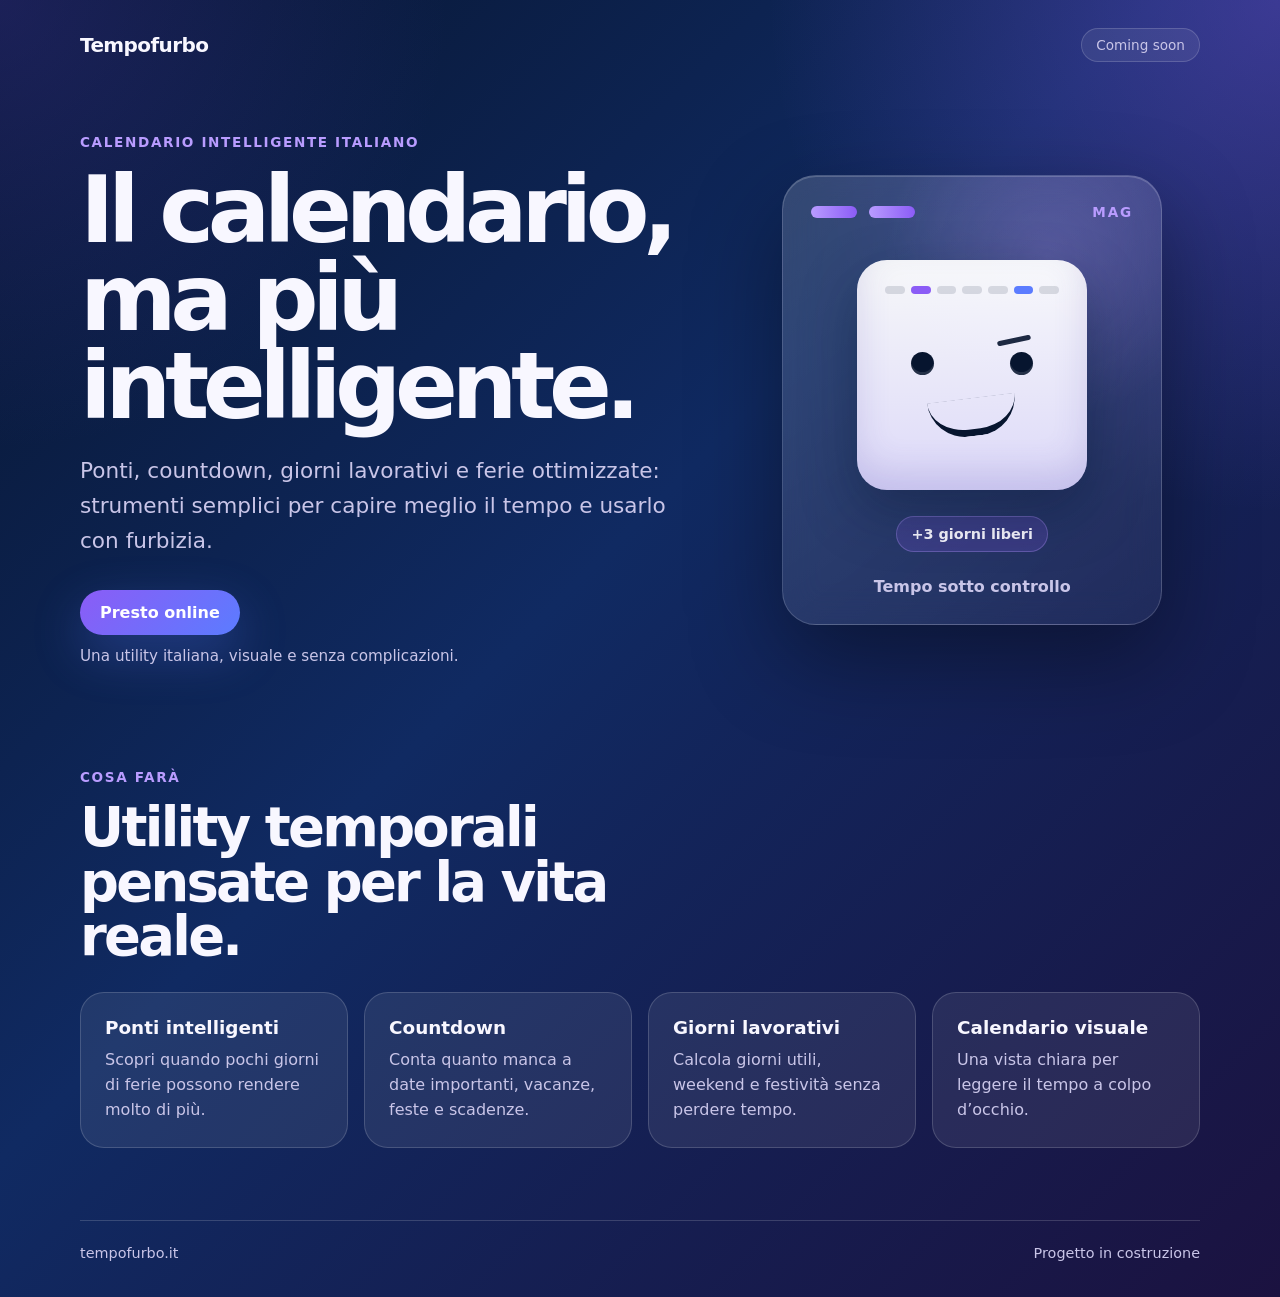
==== index.html @ 7e57f3fc "Add files via upload Prima landing page Tempofurbo" ====
<!DOCTYPE html>
<html lang="it">
<head>
  <meta charset="UTF-8" />
  <meta name="viewport" content="width=device-width, initial-scale=1.0" />

  <title>Tempofurbo - Il calendario, ma più intelligente</title>
  <meta name="description" content="Tempofurbo è il futuro calendario intelligente italiano per ponti, countdown, giorni lavorativi, ferie ottimizzate e utility temporali." />

  <link rel="icon" href="favicon.svg" type="image/svg+xml" />
  <link rel="stylesheet" href="style.css" />
</head>

<body>
  <main class="page">

    <section class="hero">
      <header class="header">
        <a href="#" class="logo">Tempofurbo</a>
        <span class="status">Coming soon</span>
      </header>

      <div class="hero-grid">
        <div class="hero-content">
          <p class="eyebrow">Calendario intelligente italiano</p>

          <h1>Il calendario, ma più intelligente.</h1>

          <p class="subtitle">
            Ponti, countdown, giorni lavorativi e ferie ottimizzate:
            strumenti semplici per capire meglio il tempo e usarlo con furbizia.
          </p>

          <div class="hero-actions">
            <span class="cta">Presto online</span>
            <p class="microcopy">Una utility italiana, visuale e senza complicazioni.</p>
          </div>
        </div>

        <div class="hero-visual" aria-label="Placeholder immagine calendario Tempofurbo">
          <div class="calendar-card">
            <div class="calendar-header">
              <span></span>
              <span></span>
              <strong>MAG</strong>
            </div>

            <div class="calendar-face">
              <div class="date-grid">
                <span></span>
                <span class="smart-day"></span>
                <span></span>
                <span></span>
                <span></span>
                <span class="bridge-day"></span>
                <span></span>
              </div>

              <div class="eyes">
                <span></span>
                <span></span>
              </div>

              <div class="eyebrow-line"></div>
              <div class="smirk"></div>
            </div>

            <div class="calendar-badge">+3 giorni liberi</div>

            <p>Tempo sotto controllo</p>
          </div>
        </div>
      </div>
    </section>

    <section class="features" aria-labelledby="features-title">
      <div class="section-heading">
        <p class="eyebrow">Cosa farà</p>
        <h2 id="features-title">Utility temporali pensate per la vita reale.</h2>
      </div>

      <div class="feature-grid">
        <article class="feature-card">
          <h3>Ponti intelligenti</h3>
          <p>Scopri quando pochi giorni di ferie possono rendere molto di più.</p>
        </article>

        <article class="feature-card">
          <h3>Countdown</h3>
          <p>Conta quanto manca a date importanti, vacanze, feste e scadenze.</p>
        </article>

        <article class="feature-card">
          <h3>Giorni lavorativi</h3>
          <p>Calcola giorni utili, weekend e festività senza perdere tempo.</p>
        </article>

        <article class="feature-card">
          <h3>Calendario visuale</h3>
          <p>Una vista chiara per leggere il tempo a colpo d’occhio.</p>
        </article>
      </div>
    </section>

    <footer class="footer">
      <p>tempofurbo.it</p>
      <p>Progetto in costruzione</p>
    </footer>

  </main>
</body>
</html>
---- style.css ----
* {
  box-sizing: border-box;
  margin: 0;
  padding: 0;
}

:root {
  --blue-deep: #07152f;
  --blue: #102a62;
  --indigo: #4236a4;
  --violet: #8b5cf6;
  --violet-soft: #b99cff;
  --text-main: #f8f7ff;
  --text-muted: #c9c5e8;
  --card-bg: rgba(255, 255, 255, 0.08);
  --card-border: rgba(255, 255, 255, 0.16);
}

body {
  font-family: system-ui, -apple-system, BlinkMacSystemFont, "Segoe UI", sans-serif;
  background:
    radial-gradient(circle at top right, rgba(139, 92, 246, 0.35), transparent 32rem),
    radial-gradient(circle at top left, rgba(66, 54, 164, 0.35), transparent 28rem),
    linear-gradient(135deg, var(--blue-deep), var(--blue) 45%, #1b1240);
  color: var(--text-main);
  min-height: 100vh;
}

.page {
  width: min(1120px, calc(100% - 32px));
  margin: 0 auto;
}

.hero {
  min-height: 78vh;
  padding: 28px 0 64px;
}

.header {
  display: flex;
  align-items: center;
  justify-content: space-between;
  margin-bottom: 72px;
}

.logo {
  color: var(--text-main);
  text-decoration: none;
  font-weight: 800;
  font-size: 1.25rem;
  letter-spacing: -0.03em;
}

.status {
  border: 1px solid var(--card-border);
  background: rgba(255, 255, 255, 0.07);
  color: var(--text-muted);
  padding: 8px 14px;
  border-radius: 999px;
  font-size: 0.85rem;
}

.hero-grid {
  display: grid;
  gap: 48px;
  align-items: center;
}

.eyebrow {
  color: var(--violet-soft);
  font-weight: 700;
  font-size: 0.85rem;
  text-transform: uppercase;
  letter-spacing: 0.12em;
  margin-bottom: 16px;
}

h1 {
  font-size: clamp(2.7rem, 9vw, 5.8rem);
  line-height: 0.95;
  letter-spacing: -0.07em;
  max-width: 780px;
  margin-bottom: 24px;
}

.subtitle {
  color: var(--text-muted);
  font-size: clamp(1.05rem, 2vw, 1.35rem);
  line-height: 1.6;
  max-width: 620px;
}

.hero-actions {
  margin-top: 32px;
  display: flex;
  flex-direction: column;
  gap: 12px;
}

.cta {
  width: fit-content;
  padding: 13px 20px;
  border-radius: 999px;
  background: linear-gradient(135deg, var(--violet), #5b7cff);
  color: white;
  font-weight: 700;
  box-shadow: 0 18px 50px rgba(91, 124, 255, 0.3);
}

.microcopy {
  color: var(--text-muted);
  font-size: 0.95rem;
}

.hero-visual {
  display: flex;
  justify-content: center;
}

/* Card calendario */
.calendar-card {
  width: min(100%, 380px);
  min-height: 450px;
  border: 1px solid var(--card-border);
  border-radius: 34px;
  padding: 28px;
  background:
    radial-gradient(circle at 70% 18%, rgba(185, 156, 255, 0.22), transparent 36%),
    linear-gradient(145deg, rgba(255,255,255,0.16), rgba(255,255,255,0.05));
  backdrop-filter: blur(18px);
  box-shadow:
    0 34px 90px rgba(0, 0, 0, 0.38),
    inset 0 1px 0 rgba(255,255,255,0.18);
  display: flex;
  flex-direction: column;
  justify-content: space-between;
  position: relative;
}

.calendar-header {
  display: flex;
  align-items: center;
  gap: 12px;
}

.calendar-header span {
  width: 46px;
  height: 12px;
  border-radius: 999px;
  background: linear-gradient(90deg, var(--violet-soft), var(--violet));
}

.calendar-header strong {
  margin-left: auto;
  color: var(--violet-soft);
  font-size: 0.85rem;
  letter-spacing: 0.14em;
}

.calendar-face {
  margin: 34px auto 20px;
  width: 230px;
  height: 230px;
  border-radius: 30px;
  background:
    linear-gradient(180deg, rgba(255,255,255,0.96), rgba(229,224,255,0.96));
  position: relative;
  box-shadow:
    0 22px 55px rgba(7, 21, 47, 0.35),
    inset 0 -18px 34px rgba(66, 54, 164, 0.16);
  overflow: hidden;
}

.date-grid {
  position: absolute;
  top: 26px;
  left: 28px;
  right: 28px;
  display: grid;
  grid-template-columns: repeat(7, 1fr);
  gap: 6px;
}

.date-grid span {
  height: 8px;
  border-radius: 99px;
  background: rgba(7, 21, 47, 0.13);
}

.date-grid .smart-day {
  background: var(--violet);
}

.date-grid .bridge-day {
  background: #5b7cff;
}

.eyes {
  position: absolute;
  top: 92px;
  left: 54px;
  right: 54px;
  display: flex;
  justify-content: space-between;
}

.eyes span {
  width: 23px;
  height: 23px;
  border-radius: 50%;
  background: var(--blue-deep);
  box-shadow: inset 0 -3px 0 rgba(255,255,255,0.12);
}

.eyebrow-line {
  position: absolute;
  top: 78px;
  right: 56px;
  width: 34px;
  height: 5px;
  border-radius: 99px;
  background: var(--blue-deep);
  transform: rotate(-12deg);
  opacity: 0.9;
}

.smirk {
  position: absolute;
  left: 72px;
  bottom: 54px;
  width: 88px;
  height: 38px;
  border-bottom: 7px solid var(--blue-deep);
  border-radius: 0 0 100px 100px;
  transform: rotate(-7deg);
}

.calendar-badge {
  margin: 0 auto 18px;
  width: fit-content;
  padding: 9px 14px;
  border-radius: 999px;
  background: rgba(139, 92, 246, 0.2);
  border: 1px solid rgba(185, 156, 255, 0.32);
  color: var(--text-main);
  font-weight: 700;
  font-size: 0.9rem;
}

.calendar-card p {
  color: var(--text-muted);
  text-align: center;
  font-weight: 650;
}

/* Sezione funzioni */
.features {
  padding: 40px 0 72px;
}

.section-heading {
  max-width: 650px;
  margin-bottom: 28px;
}

h2 {
  font-size: clamp(2rem, 5vw, 3.4rem);
  line-height: 1;
  letter-spacing: -0.05em;
}

.feature-grid {
  display: grid;
  gap: 16px;
}

.feature-card {
  border: 1px solid var(--card-border);
  background: var(--card-bg);
  border-radius: 24px;
  padding: 24px;
}

.feature-card h3 {
  font-size: 1.15rem;
  margin-bottom: 10px;
}

.feature-card p {
  color: var(--text-muted);
  line-height: 1.55;
}

/* Footer */
.footer {
  border-top: 1px solid var(--card-border);
  padding: 24px 0 36px;
  color: var(--text-muted);
  display: flex;
  flex-direction: column;
  gap: 8px;
  font-size: 0.9rem;
}

/* Versione desktop */
@media (min-width: 820px) {
  .hero-grid {
    grid-template-columns: 1.15fr 0.85fr;
  }

  .feature-grid {
    grid-template-columns: repeat(4, 1fr);
  }

  .footer {
    flex-direction: row;
    justify-content: space-between;
  }
}
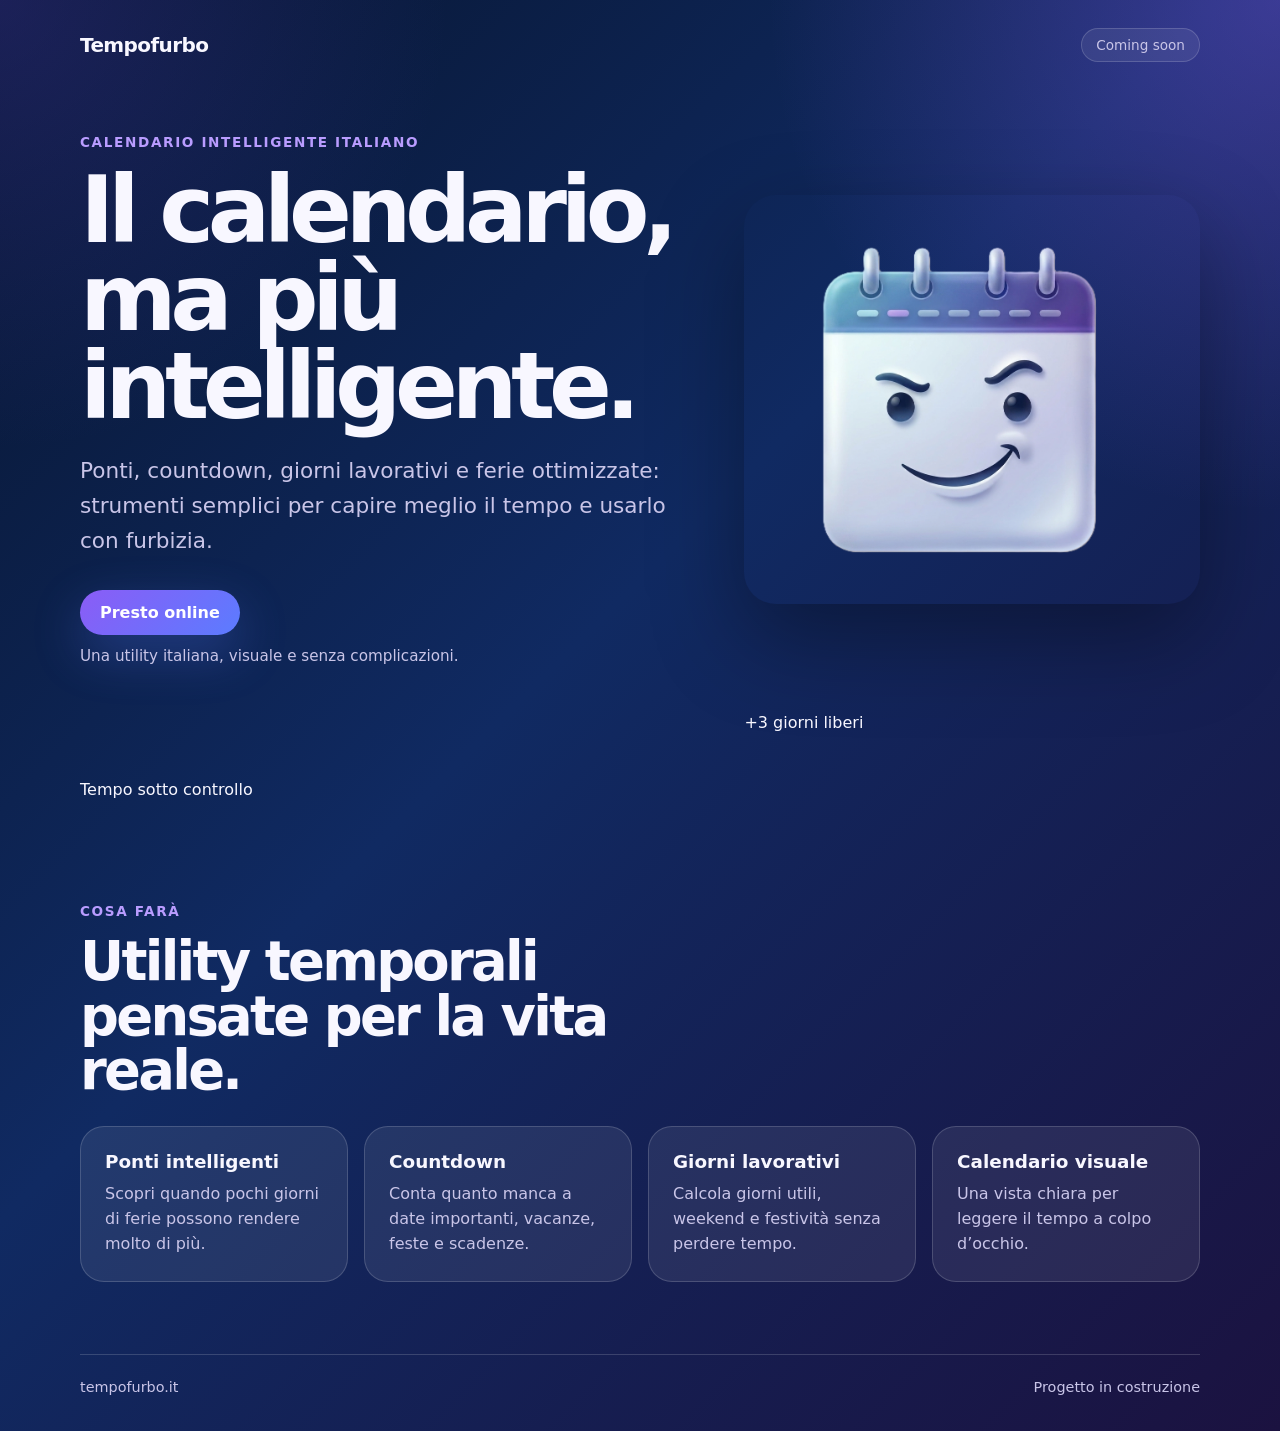
==== commit 56d5f668: "Add files via upload" ====
--- a/index.html
+++ b/index.html
@@ -37,13 +37,13 @@
           </div>
         </div>
 
-        <div class="hero-visual" aria-label="Placeholder immagine calendario Tempofurbo">
-          <div class="calendar-card">
-            <div class="calendar-header">
-              <span></span>
-              <span></span>
-              <strong>MAG</strong>
-            </div>
+        <div class="hero-visual">
+  <img 
+    src="hero-tempofurbo.png" 
+    alt="Calendario intelligente stilizzato di Tempofurbo" 
+    class="hero-image"
+  />
+</div>
 
             <div class="calendar-face">
               <div class="date-grid">
--- a/style.css
+++ b/style.css
@@ -117,140 +117,12 @@
   justify-content: center;
 }
 
-/* Card calendario */
-.calendar-card {
-  width: min(100%, 380px);
-  min-height: 450px;
-  border: 1px solid var(--card-border);
-  border-radius: 34px;
-  padding: 28px;
-  background:
-    radial-gradient(circle at 70% 18%, rgba(185, 156, 255, 0.22), transparent 36%),
-    linear-gradient(145deg, rgba(255,255,255,0.16), rgba(255,255,255,0.05));
-  backdrop-filter: blur(18px);
-  box-shadow:
-    0 34px 90px rgba(0, 0, 0, 0.38),
-    inset 0 1px 0 rgba(255,255,255,0.18);
-  display: flex;
-  flex-direction: column;
-  justify-content: space-between;
-  position: relative;
-}
-
-.calendar-header {
-  display: flex;
-  align-items: center;
-  gap: 12px;
-}
-
-.calendar-header span {
-  width: 46px;
-  height: 12px;
-  border-radius: 999px;
-  background: linear-gradient(90deg, var(--violet-soft), var(--violet));
-}
-
-.calendar-header strong {
-  margin-left: auto;
-  color: var(--violet-soft);
-  font-size: 0.85rem;
-  letter-spacing: 0.14em;
-}
-
-.calendar-face {
-  margin: 34px auto 20px;
-  width: 230px;
-  height: 230px;
-  border-radius: 30px;
-  background:
-    linear-gradient(180deg, rgba(255,255,255,0.96), rgba(229,224,255,0.96));
-  position: relative;
-  box-shadow:
-    0 22px 55px rgba(7, 21, 47, 0.35),
-    inset 0 -18px 34px rgba(66, 54, 164, 0.16);
-  overflow: hidden;
-}
-
-.date-grid {
-  position: absolute;
-  top: 26px;
-  left: 28px;
-  right: 28px;
-  display: grid;
-  grid-template-columns: repeat(7, 1fr);
-  gap: 6px;
-}
-
-.date-grid span {
-  height: 8px;
-  border-radius: 99px;
-  background: rgba(7, 21, 47, 0.13);
-}
-
-.date-grid .smart-day {
-  background: var(--violet);
-}
-
-.date-grid .bridge-day {
-  background: #5b7cff;
-}
-
-.eyes {
-  position: absolute;
-  top: 92px;
-  left: 54px;
-  right: 54px;
-  display: flex;
-  justify-content: space-between;
-}
-
-.eyes span {
-  width: 23px;
-  height: 23px;
-  border-radius: 50%;
-  background: var(--blue-deep);
-  box-shadow: inset 0 -3px 0 rgba(255,255,255,0.12);
-}
-
-.eyebrow-line {
-  position: absolute;
-  top: 78px;
-  right: 56px;
-  width: 34px;
-  height: 5px;
-  border-radius: 99px;
-  background: var(--blue-deep);
-  transform: rotate(-12deg);
-  opacity: 0.9;
-}
-
-.smirk {
-  position: absolute;
-  left: 72px;
-  bottom: 54px;
-  width: 88px;
-  height: 38px;
-  border-bottom: 7px solid var(--blue-deep);
-  border-radius: 0 0 100px 100px;
-  transform: rotate(-7deg);
-}
-
-.calendar-badge {
-  margin: 0 auto 18px;
-  width: fit-content;
-  padding: 9px 14px;
-  border-radius: 999px;
-  background: rgba(139, 92, 246, 0.2);
-  border: 1px solid rgba(185, 156, 255, 0.32);
-  color: var(--text-main);
-  font-weight: 700;
-  font-size: 0.9rem;
-}
-
-.calendar-card p {
-  color: var(--text-muted);
-  text-align: center;
-  font-weight: 650;
+.hero-image {
+  width: min(100%, 520px);
+  height: auto;
+  display: block;
+  border-radius: 32px;
+  box-shadow: 0 34px 90px rgba(0, 0, 0, 0.35);
 }
 
 /* Sezione funzioni */
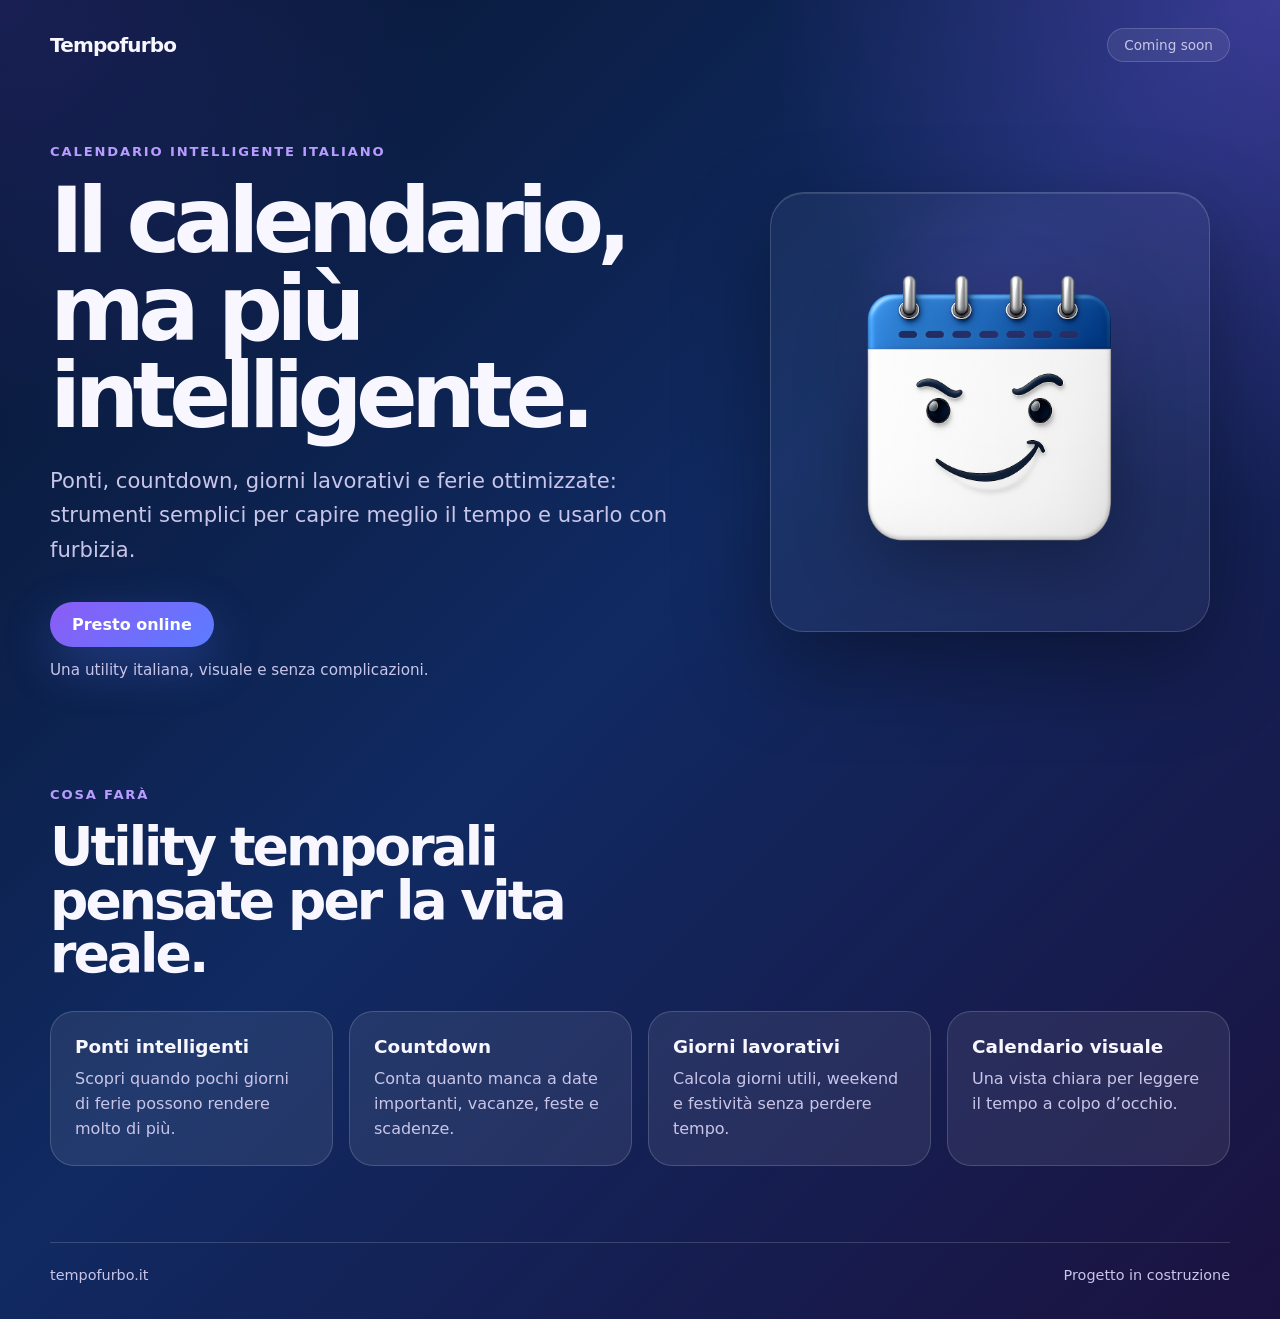
==== commit 1e64801a: "Add files via upload" ====
--- a/index.html
+++ b/index.html
@@ -38,36 +38,12 @@
         </div>
 
         <div class="hero-visual">
-  <img 
-    src="hero-tempofurbo.png" 
-    alt="Calendario intelligente stilizzato di Tempofurbo" 
-    class="hero-image"
-  />
-</div>
-
-            <div class="calendar-face">
-              <div class="date-grid">
-                <span></span>
-                <span class="smart-day"></span>
-                <span></span>
-                <span></span>
-                <span></span>
-                <span class="bridge-day"></span>
-                <span></span>
-              </div>
-
-              <div class="eyes">
-                <span></span>
-                <span></span>
-              </div>
-
-              <div class="eyebrow-line"></div>
-              <div class="smirk"></div>
-            </div>
-
-            <div class="calendar-badge">+3 giorni liberi</div>
-
-            <p>Tempo sotto controllo</p>
+          <div class="image-card">
+            <img 
+              src="hero-tempofurbo.png" 
+              alt="Calendario intelligente stilizzato di Tempofurbo" 
+              class="hero-image"
+            />
           </div>
         </div>
       </div>
--- a/style.css
+++ b/style.css
@@ -19,91 +19,91 @@
 body {
   font-family: system-ui, -apple-system, BlinkMacSystemFont, "Segoe UI", sans-serif;
   background:
-    radial-gradient(circle at top right, rgba(139, 92, 246, 0.35), transparent 32rem),
-    radial-gradient(circle at top left, rgba(66, 54, 164, 0.35), transparent 28rem),
-    linear-gradient(135deg, var(--blue-deep), var(--blue) 45%, #1b1240);
+    radial-gradient(circle at top right, rgba(139, 92, 246, 0.34), transparent 32rem),
+    radial-gradient(circle at top left, rgba(66, 54, 164, 0.30), transparent 28rem),
+    linear-gradient(135deg, var(--blue-deep), var(--blue) 48%, #1b1240);
   color: var(--text-main);
   min-height: 100vh;
 }
 
 .page {
-  width: min(1120px, calc(100% - 32px));
+  width: min(1180px, calc(100% - 32px));
   margin: 0 auto;
 }
 
 .hero {
-  min-height: 78vh;
-  padding: 28px 0 64px;
+  min-height: 82vh;
+  padding: 28px 0 72px;
 }
 
 .header {
   display: flex;
   align-items: center;
   justify-content: space-between;
-  margin-bottom: 72px;
+  margin-bottom: 82px;
 }
 
 .logo {
   color: var(--text-main);
   text-decoration: none;
-  font-weight: 800;
+  font-weight: 850;
   font-size: 1.25rem;
-  letter-spacing: -0.03em;
+  letter-spacing: -0.04em;
 }
 
 .status {
   border: 1px solid var(--card-border);
   background: rgba(255, 255, 255, 0.07);
   color: var(--text-muted);
-  padding: 8px 14px;
+  padding: 8px 16px;
   border-radius: 999px;
   font-size: 0.85rem;
 }
 
 .hero-grid {
   display: grid;
-  gap: 48px;
+  gap: 52px;
   align-items: center;
 }
 
 .eyebrow {
   color: var(--violet-soft);
-  font-weight: 700;
-  font-size: 0.85rem;
+  font-weight: 800;
+  font-size: 0.82rem;
   text-transform: uppercase;
-  letter-spacing: 0.12em;
-  margin-bottom: 16px;
+  letter-spacing: 0.14em;
+  margin-bottom: 18px;
 }
 
 h1 {
-  font-size: clamp(2.7rem, 9vw, 5.8rem);
-  line-height: 0.95;
-  letter-spacing: -0.07em;
-  max-width: 780px;
+  font-size: clamp(3rem, 8vw, 5.7rem);
+  line-height: 0.96;
+  letter-spacing: -0.075em;
+  max-width: 760px;
   margin-bottom: 24px;
 }
 
 .subtitle {
   color: var(--text-muted);
-  font-size: clamp(1.05rem, 2vw, 1.35rem);
-  line-height: 1.6;
-  max-width: 620px;
+  font-size: clamp(1.05rem, 2vw, 1.32rem);
+  line-height: 1.65;
+  max-width: 660px;
 }
 
 .hero-actions {
-  margin-top: 32px;
+  margin-top: 34px;
   display: flex;
   flex-direction: column;
-  gap: 12px;
+  gap: 14px;
 }
 
 .cta {
   width: fit-content;
-  padding: 13px 20px;
+  padding: 13px 22px;
   border-radius: 999px;
   background: linear-gradient(135deg, var(--violet), #5b7cff);
   color: white;
-  font-weight: 700;
+  font-weight: 750;
   box-shadow: 0 18px 50px rgba(91, 124, 255, 0.3);
 }
 
@@ -117,28 +117,44 @@
   justify-content: center;
 }
 
+.image-card {
+  width: min(100%, 440px);
+  aspect-ratio: 1 / 1;
+  border-radius: 34px;
+  border: 1px solid var(--card-border);
+  background:
+    radial-gradient(circle at 50% 35%, rgba(139, 92, 246, 0.18), transparent 45%),
+    rgba(255, 255, 255, 0.045);
+  box-shadow:
+    0 34px 90px rgba(0, 0, 0, 0.36),
+    inset 0 1px 0 rgba(255, 255, 255, 0.12);
+  display: flex;
+  align-items: center;
+  justify-content: center;
+  padding: 34px;
+}
+
 .hero-image {
-  width: min(100%, 520px);
+  width: 100%;
+  max-width: 360px;
   height: auto;
   display: block;
-  border-radius: 32px;
-  box-shadow: 0 34px 90px rgba(0, 0, 0, 0.35);
-}
-
-/* Sezione funzioni */
+  filter: drop-shadow(0 24px 34px rgba(0, 0, 0, 0.28));
+}
+
 .features {
-  padding: 40px 0 72px;
+  padding: 36px 0 76px;
 }
 
 .section-heading {
-  max-width: 650px;
-  margin-bottom: 28px;
+  max-width: 660px;
+  margin-bottom: 30px;
 }
 
 h2 {
-  font-size: clamp(2rem, 5vw, 3.4rem);
+  font-size: clamp(2rem, 5vw, 3.35rem);
   line-height: 1;
-  letter-spacing: -0.05em;
+  letter-spacing: -0.055em;
 }
 
 .feature-grid {
@@ -163,7 +179,6 @@
   line-height: 1.55;
 }
 
-/* Footer */
 .footer {
   border-top: 1px solid var(--card-border);
   padding: 24px 0 36px;
@@ -174,8 +189,7 @@
   font-size: 0.9rem;
 }
 
-/* Versione desktop */
-@media (min-width: 820px) {
+@media (min-width: 860px) {
   .hero-grid {
     grid-template-columns: 1.15fr 0.85fr;
   }
@@ -188,4 +202,23 @@
     flex-direction: row;
     justify-content: space-between;
   }
+}
+
+@media (max-width: 859px) {
+  .header {
+    margin-bottom: 56px;
+  }
+
+  .hero {
+    padding-bottom: 54px;
+  }
+
+  .image-card {
+    width: min(100%, 360px);
+    padding: 28px;
+  }
+
+  .hero-image {
+    max-width: 290px;
+  }
 }
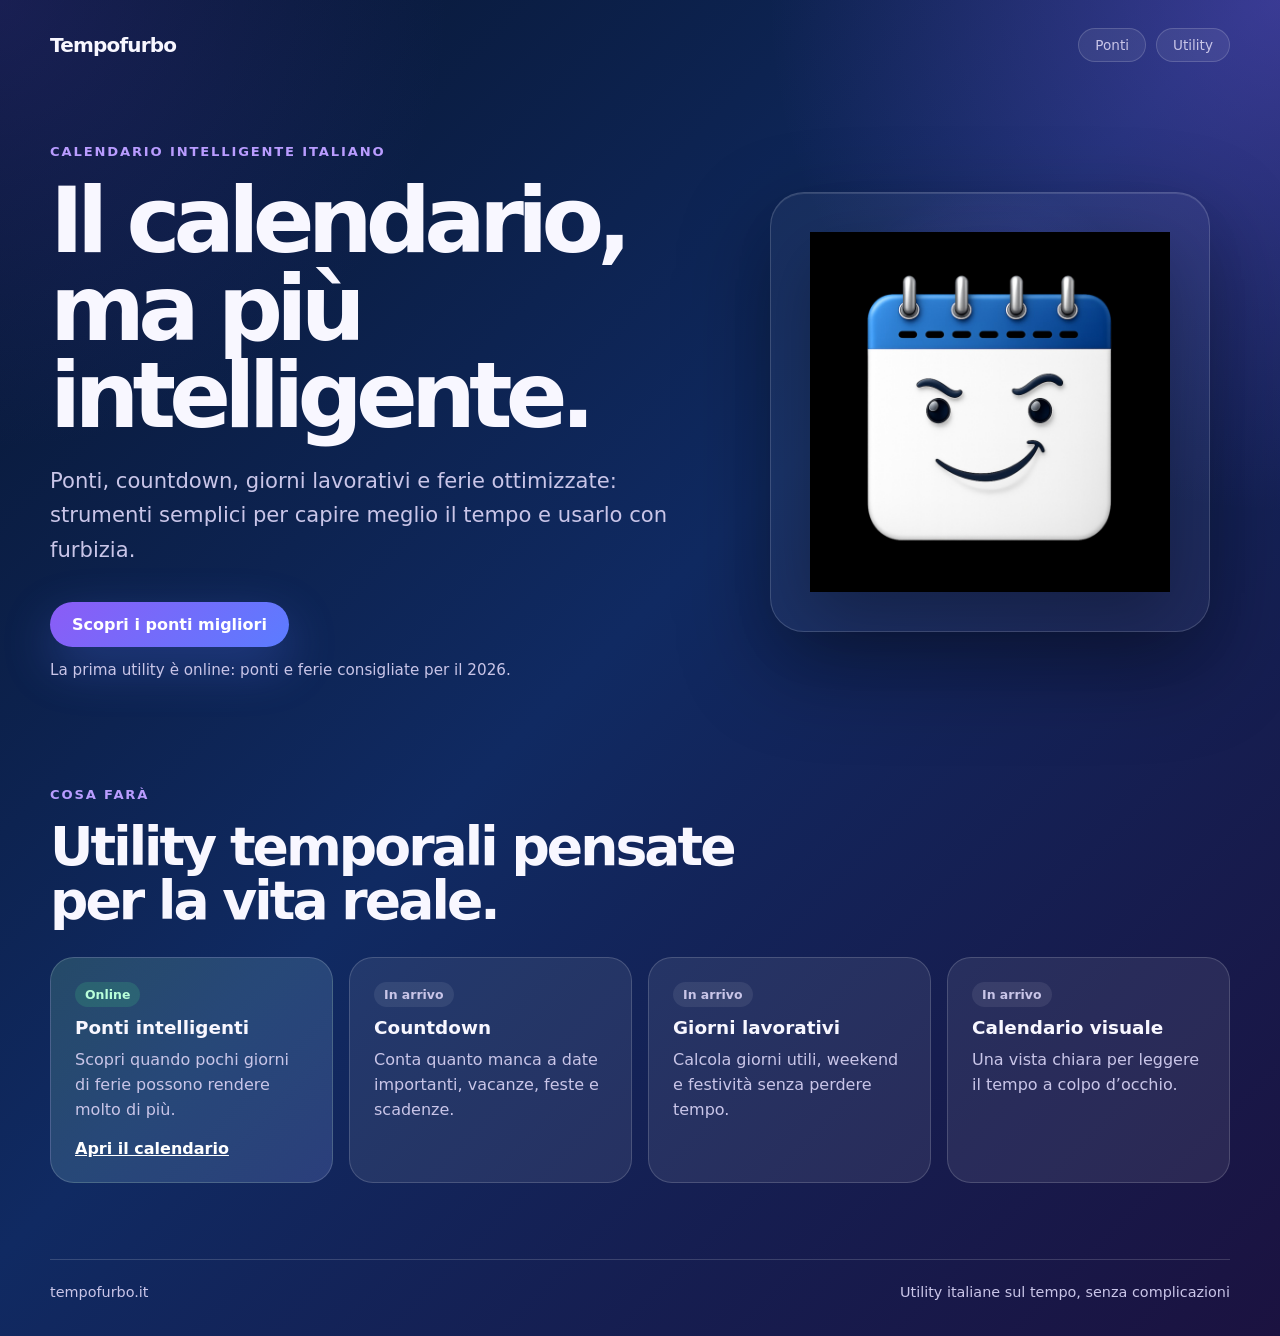
==== commit 40e26e0a: "Add files via upload" ====
--- a/index.html
+++ b/index.html
@@ -1,88 +1,94 @@
-<!DOCTYPE html>
-<html lang="it">
-<head>
-  <meta charset="UTF-8" />
-  <meta name="viewport" content="width=device-width, initial-scale=1.0" />
-
-  <title>Tempofurbo - Il calendario, ma più intelligente</title>
-  <meta name="description" content="Tempofurbo è il futuro calendario intelligente italiano per ponti, countdown, giorni lavorativi, ferie ottimizzate e utility temporali." />
-
-  <link rel="icon" href="favicon.svg" type="image/svg+xml" />
-  <link rel="stylesheet" href="style.css" />
-</head>
-
-<body>
-  <main class="page">
-
-    <section class="hero">
-      <header class="header">
-        <a href="#" class="logo">Tempofurbo</a>
-        <span class="status">Coming soon</span>
-      </header>
-
-      <div class="hero-grid">
-        <div class="hero-content">
-          <p class="eyebrow">Calendario intelligente italiano</p>
-
-          <h1>Il calendario, ma più intelligente.</h1>
-
-          <p class="subtitle">
-            Ponti, countdown, giorni lavorativi e ferie ottimizzate:
-            strumenti semplici per capire meglio il tempo e usarlo con furbizia.
-          </p>
-
-          <div class="hero-actions">
-            <span class="cta">Presto online</span>
-            <p class="microcopy">Una utility italiana, visuale e senza complicazioni.</p>
-          </div>
-        </div>
-
-        <div class="hero-visual">
-          <div class="image-card">
-            <img 
-              src="hero-tempofurbo.png" 
-              alt="Calendario intelligente stilizzato di Tempofurbo" 
-              class="hero-image"
-            />
-          </div>
-        </div>
-      </div>
-    </section>
-
-    <section class="features" aria-labelledby="features-title">
-      <div class="section-heading">
-        <p class="eyebrow">Cosa farà</p>
-        <h2 id="features-title">Utility temporali pensate per la vita reale.</h2>
-      </div>
-
-      <div class="feature-grid">
-        <article class="feature-card">
-          <h3>Ponti intelligenti</h3>
-          <p>Scopri quando pochi giorni di ferie possono rendere molto di più.</p>
-        </article>
-
-        <article class="feature-card">
-          <h3>Countdown</h3>
-          <p>Conta quanto manca a date importanti, vacanze, feste e scadenze.</p>
-        </article>
-
-        <article class="feature-card">
-          <h3>Giorni lavorativi</h3>
-          <p>Calcola giorni utili, weekend e festività senza perdere tempo.</p>
-        </article>
-
-        <article class="feature-card">
-          <h3>Calendario visuale</h3>
-          <p>Una vista chiara per leggere il tempo a colpo d’occhio.</p>
-        </article>
-      </div>
-    </section>
-
-    <footer class="footer">
-      <p>tempofurbo.it</p>
-      <p>Progetto in costruzione</p>
-    </footer>
-
-  </main>
-</body>
-</html>+<!DOCTYPE html>
+<html lang="it">
+<head>
+  <meta charset="UTF-8" />
+  <meta name="viewport" content="width=device-width, initial-scale=1.0" />
+
+  <title>Tempofurbo - Il calendario, ma più intelligente</title>
+  <meta name="description" content="Tempofurbo è il calendario intelligente italiano per ponti, countdown, giorni lavorativi, ferie ottimizzate e utility temporali." />
+
+  <link rel="icon" href="favicon.svg" type="image/svg+xml" />
+  <link rel="stylesheet" href="style.css" />
+</head>
+
+<body>
+  <main class="page">
+    <section class="hero">
+      <header class="header">
+        <a href="index.html" class="logo">Tempofurbo</a>
+        <nav class="nav" aria-label="Navigazione principale">
+          <a href="ponti.html">Ponti</a>
+          <a href="#utility">Utility</a>
+        </nav>
+      </header>
+
+      <div class="hero-grid">
+        <div class="hero-content">
+          <p class="eyebrow">Calendario intelligente italiano</p>
+
+          <h1>Il calendario, ma più intelligente.</h1>
+
+          <p class="subtitle">
+            Ponti, countdown, giorni lavorativi e ferie ottimizzate:
+            strumenti semplici per capire meglio il tempo e usarlo con furbizia.
+          </p>
+
+          <div class="hero-actions">
+            <a class="cta" href="ponti.html">Scopri i ponti migliori</a>
+            <p class="microcopy">La prima utility è online: ponti e ferie consigliate per il 2026.</p>
+          </div>
+        </div>
+
+        <div class="hero-visual">
+          <div class="image-card">
+            <img 
+              src="img/hero-tempofurbo.png" 
+              alt="Mascotte calendario intelligente di Tempofurbo" 
+              class="hero-image"
+            />
+          </div>
+        </div>
+      </div>
+    </section>
+
+    <section class="features" id="utility" aria-labelledby="features-title">
+      <div class="section-heading">
+        <p class="eyebrow">Cosa farà</p>
+        <h2 id="features-title">Utility temporali pensate per la vita reale.</h2>
+      </div>
+
+      <div class="feature-grid">
+        <article class="feature-card feature-card-active">
+          <span class="feature-tag">Online</span>
+          <h3>Ponti intelligenti</h3>
+          <p>Scopri quando pochi giorni di ferie possono rendere molto di più.</p>
+          <a href="ponti.html">Apri il calendario</a>
+        </article>
+
+        <article class="feature-card">
+          <span class="feature-tag muted">In arrivo</span>
+          <h3>Countdown</h3>
+          <p>Conta quanto manca a date importanti, vacanze, feste e scadenze.</p>
+        </article>
+
+        <article class="feature-card">
+          <span class="feature-tag muted">In arrivo</span>
+          <h3>Giorni lavorativi</h3>
+          <p>Calcola giorni utili, weekend e festività senza perdere tempo.</p>
+        </article>
+
+        <article class="feature-card">
+          <span class="feature-tag muted">In arrivo</span>
+          <h3>Calendario visuale</h3>
+          <p>Una vista chiara per leggere il tempo a colpo d’occhio.</p>
+        </article>
+      </div>
+    </section>
+
+    <footer class="footer">
+      <p>tempofurbo.it</p>
+      <p>Utility italiane sul tempo, senza complicazioni</p>
+    </footer>
+  </main>
+</body>
+</html>
--- a/style.css
+++ b/style.css
@@ -1,224 +1,627 @@
-* {
-  box-sizing: border-box;
-  margin: 0;
-  padding: 0;
-}
-
-:root {
-  --blue-deep: #07152f;
-  --blue: #102a62;
-  --indigo: #4236a4;
-  --violet: #8b5cf6;
-  --violet-soft: #b99cff;
-  --text-main: #f8f7ff;
-  --text-muted: #c9c5e8;
-  --card-bg: rgba(255, 255, 255, 0.08);
-  --card-border: rgba(255, 255, 255, 0.16);
-}
-
-body {
-  font-family: system-ui, -apple-system, BlinkMacSystemFont, "Segoe UI", sans-serif;
-  background:
-    radial-gradient(circle at top right, rgba(139, 92, 246, 0.34), transparent 32rem),
-    radial-gradient(circle at top left, rgba(66, 54, 164, 0.30), transparent 28rem),
-    linear-gradient(135deg, var(--blue-deep), var(--blue) 48%, #1b1240);
-  color: var(--text-main);
-  min-height: 100vh;
-}
-
-.page {
-  width: min(1180px, calc(100% - 32px));
-  margin: 0 auto;
-}
-
-.hero {
-  min-height: 82vh;
-  padding: 28px 0 72px;
-}
-
-.header {
-  display: flex;
-  align-items: center;
-  justify-content: space-between;
-  margin-bottom: 82px;
-}
-
-.logo {
-  color: var(--text-main);
-  text-decoration: none;
-  font-weight: 850;
-  font-size: 1.25rem;
-  letter-spacing: -0.04em;
-}
-
-.status {
-  border: 1px solid var(--card-border);
-  background: rgba(255, 255, 255, 0.07);
-  color: var(--text-muted);
-  padding: 8px 16px;
-  border-radius: 999px;
-  font-size: 0.85rem;
-}
-
-.hero-grid {
-  display: grid;
-  gap: 52px;
-  align-items: center;
-}
-
-.eyebrow {
-  color: var(--violet-soft);
-  font-weight: 800;
-  font-size: 0.82rem;
-  text-transform: uppercase;
-  letter-spacing: 0.14em;
-  margin-bottom: 18px;
-}
-
-h1 {
-  font-size: clamp(3rem, 8vw, 5.7rem);
-  line-height: 0.96;
-  letter-spacing: -0.075em;
-  max-width: 760px;
-  margin-bottom: 24px;
-}
-
-.subtitle {
-  color: var(--text-muted);
-  font-size: clamp(1.05rem, 2vw, 1.32rem);
-  line-height: 1.65;
-  max-width: 660px;
-}
-
-.hero-actions {
-  margin-top: 34px;
-  display: flex;
-  flex-direction: column;
-  gap: 14px;
-}
-
-.cta {
-  width: fit-content;
-  padding: 13px 22px;
-  border-radius: 999px;
-  background: linear-gradient(135deg, var(--violet), #5b7cff);
-  color: white;
-  font-weight: 750;
-  box-shadow: 0 18px 50px rgba(91, 124, 255, 0.3);
-}
-
-.microcopy {
-  color: var(--text-muted);
-  font-size: 0.95rem;
-}
-
-.hero-visual {
-  display: flex;
-  justify-content: center;
-}
-
-.image-card {
-  width: min(100%, 440px);
-  aspect-ratio: 1 / 1;
-  border-radius: 34px;
-  border: 1px solid var(--card-border);
-  background:
-    radial-gradient(circle at 50% 35%, rgba(139, 92, 246, 0.18), transparent 45%),
-    rgba(255, 255, 255, 0.045);
-  box-shadow:
-    0 34px 90px rgba(0, 0, 0, 0.36),
-    inset 0 1px 0 rgba(255, 255, 255, 0.12);
-  display: flex;
-  align-items: center;
-  justify-content: center;
-  padding: 34px;
-}
-
-.hero-image {
-  width: 100%;
-  max-width: 360px;
-  height: auto;
-  display: block;
-  filter: drop-shadow(0 24px 34px rgba(0, 0, 0, 0.28));
-}
-
-.features {
-  padding: 36px 0 76px;
-}
-
-.section-heading {
-  max-width: 660px;
-  margin-bottom: 30px;
-}
-
-h2 {
-  font-size: clamp(2rem, 5vw, 3.35rem);
-  line-height: 1;
-  letter-spacing: -0.055em;
-}
-
-.feature-grid {
-  display: grid;
-  gap: 16px;
-}
-
-.feature-card {
-  border: 1px solid var(--card-border);
-  background: var(--card-bg);
-  border-radius: 24px;
-  padding: 24px;
-}
-
-.feature-card h3 {
-  font-size: 1.15rem;
-  margin-bottom: 10px;
-}
-
-.feature-card p {
-  color: var(--text-muted);
-  line-height: 1.55;
-}
-
-.footer {
-  border-top: 1px solid var(--card-border);
-  padding: 24px 0 36px;
-  color: var(--text-muted);
-  display: flex;
-  flex-direction: column;
-  gap: 8px;
-  font-size: 0.9rem;
-}
-
-@media (min-width: 860px) {
-  .hero-grid {
-    grid-template-columns: 1.15fr 0.85fr;
-  }
-
-  .feature-grid {
-    grid-template-columns: repeat(4, 1fr);
-  }
-
-  .footer {
-    flex-direction: row;
-    justify-content: space-between;
-  }
-}
-
-@media (max-width: 859px) {
-  .header {
-    margin-bottom: 56px;
-  }
-
-  .hero {
-    padding-bottom: 54px;
-  }
-
-  .image-card {
-    width: min(100%, 360px);
-    padding: 28px;
-  }
-
-  .hero-image {
-    max-width: 290px;
-  }
-}+* {
+  box-sizing: border-box;
+  margin: 0;
+  padding: 0;
+}
+
+:root {
+  --blue-deep: #07152f;
+  --blue: #102a62;
+  --blue-bright: #4f7cff;
+  --indigo: #4236a4;
+  --violet: #8b5cf6;
+  --violet-soft: #b99cff;
+  --green: #42d184;
+  --green-soft: rgba(66, 209, 132, 0.18);
+  --yellow: #ffd166;
+  --yellow-soft: rgba(255, 209, 102, 0.18);
+  --red: #ff6b6b;
+  --red-soft: rgba(255, 107, 107, 0.18);
+  --text-main: #f8f7ff;
+  --text-muted: #c9c5e8;
+  --text-dark: #101827;
+  --card-bg: rgba(255, 255, 255, 0.08);
+  --card-bg-strong: rgba(255, 255, 255, 0.12);
+  --card-border: rgba(255, 255, 255, 0.16);
+}
+
+body {
+  font-family: system-ui, -apple-system, BlinkMacSystemFont, "Segoe UI", sans-serif;
+  background:
+    radial-gradient(circle at top right, rgba(139, 92, 246, 0.34), transparent 32rem),
+    radial-gradient(circle at top left, rgba(66, 54, 164, 0.30), transparent 28rem),
+    linear-gradient(135deg, var(--blue-deep), var(--blue) 48%, #1b1240);
+  color: var(--text-main);
+  min-height: 100vh;
+}
+
+.page {
+  width: min(1180px, calc(100% - 32px));
+  margin: 0 auto;
+}
+
+.hero {
+  min-height: 82vh;
+  padding: 28px 0 72px;
+}
+
+.header {
+  display: flex;
+  align-items: center;
+  justify-content: space-between;
+  gap: 18px;
+  margin-bottom: 82px;
+}
+
+.logo {
+  color: var(--text-main);
+  text-decoration: none;
+  font-weight: 850;
+  font-size: 1.25rem;
+  letter-spacing: -0.04em;
+}
+
+.nav {
+  display: flex;
+  align-items: center;
+  gap: 10px;
+}
+
+.nav a,
+.status {
+  border: 1px solid var(--card-border);
+  background: rgba(255, 255, 255, 0.07);
+  color: var(--text-muted);
+  padding: 8px 16px;
+  border-radius: 999px;
+  font-size: 0.85rem;
+  text-decoration: none;
+}
+
+.nav a:hover,
+.nav a[aria-current="page"] {
+  color: white;
+  border-color: rgba(255, 255, 255, 0.32);
+  background: rgba(255, 255, 255, 0.13);
+}
+
+.hero-grid,
+.tool-hero-grid {
+  display: grid;
+  gap: 52px;
+  align-items: center;
+}
+
+.eyebrow {
+  color: var(--violet-soft);
+  font-weight: 800;
+  font-size: 0.82rem;
+  text-transform: uppercase;
+  letter-spacing: 0.14em;
+  margin-bottom: 18px;
+}
+
+h1 {
+  font-size: clamp(3rem, 8vw, 5.7rem);
+  line-height: 0.96;
+  letter-spacing: -0.075em;
+  max-width: 820px;
+  margin-bottom: 24px;
+}
+
+.subtitle {
+  color: var(--text-muted);
+  font-size: clamp(1.05rem, 2vw, 1.32rem);
+  line-height: 1.65;
+  max-width: 720px;
+}
+
+.hero-actions {
+  margin-top: 34px;
+  display: flex;
+  flex-direction: column;
+  gap: 14px;
+}
+
+.cta {
+  width: fit-content;
+  padding: 13px 22px;
+  border-radius: 999px;
+  background: linear-gradient(135deg, var(--violet), #5b7cff);
+  color: white;
+  font-weight: 750;
+  box-shadow: 0 18px 50px rgba(91, 124, 255, 0.3);
+  text-decoration: none;
+}
+
+.microcopy {
+  color: var(--text-muted);
+  font-size: 0.95rem;
+}
+
+.hero-visual {
+  display: flex;
+  justify-content: center;
+}
+
+.image-card {
+  width: min(100%, 440px);
+  aspect-ratio: 1 / 1;
+  border-radius: 34px;
+  border: 1px solid var(--card-border);
+  background:
+    radial-gradient(circle at 50% 35%, rgba(139, 92, 246, 0.18), transparent 45%),
+    rgba(255, 255, 255, 0.045);
+  box-shadow:
+    0 34px 90px rgba(0, 0, 0, 0.36),
+    inset 0 1px 0 rgba(255, 255, 255, 0.12);
+  display: flex;
+  align-items: center;
+  justify-content: center;
+  padding: 34px;
+}
+
+.hero-image {
+  width: 100%;
+  max-width: 360px;
+  height: auto;
+  display: block;
+  filter: drop-shadow(0 24px 34px rgba(0, 0, 0, 0.28));
+}
+
+.features {
+  padding: 36px 0 76px;
+}
+
+.section-heading {
+  max-width: 700px;
+  margin-bottom: 30px;
+}
+
+.section-heading.compact {
+  margin-bottom: 18px;
+}
+
+h2 {
+  font-size: clamp(2rem, 5vw, 3.35rem);
+  line-height: 1;
+  letter-spacing: -0.055em;
+}
+
+.feature-grid {
+  display: grid;
+  gap: 16px;
+}
+
+.feature-card,
+.summary-card,
+.month-card,
+.tool-panel,
+.mascot-tip {
+  border: 1px solid var(--card-border);
+  background: var(--card-bg);
+  border-radius: 24px;
+}
+
+.feature-card {
+  padding: 24px;
+}
+
+.feature-card-active {
+  background:
+    linear-gradient(135deg, rgba(66, 209, 132, 0.13), rgba(91, 124, 255, 0.13)),
+    var(--card-bg);
+}
+
+.feature-card h3 {
+  font-size: 1.15rem;
+  margin: 10px 0;
+}
+
+.feature-card p {
+  color: var(--text-muted);
+  line-height: 1.55;
+}
+
+.feature-card a {
+  display: inline-block;
+  color: white;
+  margin-top: 16px;
+  font-weight: 750;
+}
+
+.feature-tag {
+  display: inline-flex;
+  width: fit-content;
+  padding: 5px 10px;
+  border-radius: 999px;
+  background: var(--green-soft);
+  color: #b9ffd9;
+  font-size: 0.78rem;
+  font-weight: 800;
+}
+
+.feature-tag.muted {
+  background: rgba(255,255,255,0.08);
+  color: var(--text-muted);
+}
+
+.footer {
+  border-top: 1px solid var(--card-border);
+  padding: 24px 0 36px;
+  color: var(--text-muted);
+  display: flex;
+  flex-direction: column;
+  gap: 8px;
+  font-size: 0.9rem;
+}
+
+/* Pagina ponti */
+.tool-hero {
+  padding: 28px 0 32px;
+}
+
+.tool-hero h1 {
+  font-size: clamp(2.7rem, 7vw, 5.05rem);
+}
+
+.mascot-tip {
+  padding: 22px;
+  display: flex;
+  gap: 16px;
+  align-items: center;
+  background:
+    radial-gradient(circle at top left, rgba(255, 209, 102, 0.14), transparent 55%),
+    var(--card-bg);
+}
+
+.mascot-tip img {
+  width: 92px;
+  height: 92px;
+  object-fit: contain;
+  flex: 0 0 auto;
+}
+
+.mascot-tip strong {
+  display: block;
+  margin-bottom: 6px;
+}
+
+.mascot-tip p {
+  color: var(--text-muted);
+  line-height: 1.5;
+}
+
+.tool-panel {
+  padding: 18px;
+  display: flex;
+  flex-direction: column;
+  gap: 18px;
+  margin: 26px 0 38px;
+}
+
+.controls,
+.legend {
+  display: flex;
+  flex-wrap: wrap;
+  gap: 12px;
+  align-items: center;
+}
+
+.control-group,
+.checkbox-card {
+  display: inline-flex;
+  align-items: center;
+  gap: 10px;
+  border: 1px solid var(--card-border);
+  background: rgba(255,255,255,0.06);
+  border-radius: 999px;
+  padding: 10px 14px;
+  color: var(--text-muted);
+  font-size: 0.95rem;
+}
+
+select {
+  border: 0;
+  border-radius: 999px;
+  padding: 8px 12px;
+  background: rgba(255,255,255,0.92);
+  color: var(--text-dark);
+  font-weight: 750;
+}
+
+.checkbox-card input {
+  accent-color: var(--blue-bright);
+}
+
+.legend {
+  color: var(--text-muted);
+  font-size: 0.9rem;
+}
+
+.legend span {
+  display: inline-flex;
+  align-items: center;
+  gap: 7px;
+}
+
+.legend-dot {
+  width: 13px;
+  height: 13px;
+  border-radius: 999px;
+  display: inline-block;
+  border: 1px solid rgba(255,255,255,0.45);
+}
+
+.legend-dot.holiday { background: var(--red); }
+.legend-dot.weekend { background: rgba(255,255,255,0.22); }
+.legend-dot.recommended { background: var(--green); }
+.legend-dot.selected { background: var(--blue-bright); }
+.legend-dot.top { background: var(--yellow); }
+
+.summary-section,
+.calendar-section {
+  padding: 20px 0 46px;
+}
+
+.bridge-summary {
+  display: grid;
+  gap: 14px;
+}
+
+.summary-card {
+  padding: 20px;
+  display: grid;
+  gap: 10px;
+  background:
+    linear-gradient(135deg, rgba(255, 209, 102, 0.08), transparent),
+    var(--card-bg);
+}
+
+.summary-card.top {
+  border-color: rgba(255, 209, 102, 0.55);
+  box-shadow: 0 0 34px rgba(255, 209, 102, 0.11);
+}
+
+.summary-card h3 {
+  font-size: 1.08rem;
+}
+
+.summary-card p {
+  color: var(--text-muted);
+  line-height: 1.5;
+}
+
+.summary-meta {
+  display: flex;
+  flex-wrap: wrap;
+  gap: 8px;
+}
+
+.pill {
+  width: fit-content;
+  border-radius: 999px;
+  padding: 6px 10px;
+  background: rgba(255,255,255,0.08);
+  color: var(--text-muted);
+  font-size: 0.82rem;
+  font-weight: 750;
+}
+
+.pill.green {
+  background: var(--green-soft);
+  color: #b9ffd9;
+}
+
+.pill.yellow {
+  background: var(--yellow-soft);
+  color: #ffe8a6;
+}
+
+.calendar-grid {
+  display: grid;
+  gap: 16px;
+}
+
+.month-card {
+  padding: 16px;
+  position: relative;
+  overflow: hidden;
+}
+
+.month-card.has-top-bridge {
+  border-color: rgba(255, 209, 102, 0.44);
+  box-shadow:
+    0 0 32px rgba(255, 209, 102, 0.09),
+    inset 0 1px 0 rgba(255,255,255,0.08);
+}
+
+.month-head {
+  display: flex;
+  justify-content: space-between;
+  align-items: flex-start;
+  gap: 12px;
+  margin-bottom: 12px;
+}
+
+.month-head h3 {
+  font-size: 1.1rem;
+  letter-spacing: -0.025em;
+}
+
+.month-badge {
+  border-radius: 999px;
+  padding: 5px 9px;
+  font-size: 0.72rem;
+  font-weight: 850;
+  background: var(--yellow-soft);
+  color: #ffe8a6;
+  white-space: nowrap;
+}
+
+.weekdays,
+.days {
+  display: grid;
+  grid-template-columns: repeat(7, 1fr);
+  gap: 6px;
+}
+
+.weekdays {
+  color: var(--text-muted);
+  font-size: 0.72rem;
+  font-weight: 800;
+  text-align: center;
+  margin-bottom: 8px;
+}
+
+.day {
+  min-height: 38px;
+  border: 1px solid rgba(255,255,255,0.08);
+  background: rgba(255,255,255,0.045);
+  color: var(--text-main);
+  border-radius: 12px;
+  font-size: 0.86rem;
+  cursor: pointer;
+  position: relative;
+}
+
+.day.empty {
+  visibility: hidden;
+  pointer-events: none;
+}
+
+.day:hover {
+  border-color: rgba(255,255,255,0.32);
+}
+
+.day.weekend {
+  background: rgba(255,255,255,0.12);
+  color: rgba(248,247,255,0.82);
+}
+
+.day.holiday {
+  background: var(--red-soft);
+  border-color: rgba(255, 107, 107, 0.48);
+  color: #ffd1d1;
+  font-weight: 850;
+}
+
+.day.recommended {
+  background: var(--green-soft);
+  border-color: rgba(66, 209, 132, 0.55);
+  color: #c9ffe2;
+  font-weight: 850;
+}
+
+.day.top-day {
+  box-shadow: 0 0 0 2px rgba(255, 209, 102, 0.28), 0 0 22px rgba(255, 209, 102, 0.18);
+}
+
+.day.selected {
+  background: rgba(79, 124, 255, 0.35);
+  border-color: rgba(122, 158, 255, 0.86);
+  color: white;
+  font-weight: 900;
+}
+
+.day small {
+  display: none;
+}
+
+.calendar-note {
+  color: var(--text-muted);
+  margin-top: 12px;
+  font-size: 0.86rem;
+  line-height: 1.45;
+}
+
+@media (min-width: 680px) {
+  .bridge-summary {
+    grid-template-columns: repeat(3, 1fr);
+  }
+
+  .calendar-grid {
+    grid-template-columns: repeat(2, 1fr);
+  }
+}
+
+@media (min-width: 860px) {
+  .hero-grid,
+  .tool-hero-grid {
+    grid-template-columns: 1.15fr 0.85fr;
+  }
+
+  .feature-grid {
+    grid-template-columns: repeat(4, 1fr);
+  }
+
+  .footer {
+    flex-direction: row;
+    justify-content: space-between;
+  }
+
+  .tool-panel {
+    flex-direction: row;
+    justify-content: space-between;
+    align-items: center;
+  }
+}
+
+@media (min-width: 1080px) {
+  .calendar-grid {
+    grid-template-columns: repeat(3, 1fr);
+  }
+}
+
+@media (max-width: 859px) {
+  .header {
+    margin-bottom: 56px;
+  }
+
+  .hero {
+    padding-bottom: 54px;
+  }
+
+  .image-card {
+    width: min(100%, 360px);
+    padding: 28px;
+  }
+
+  .hero-image {
+    max-width: 290px;
+  }
+
+  .mascot-tip {
+    align-items: flex-start;
+  }
+
+  .mascot-tip img {
+    width: 70px;
+    height: 70px;
+  }
+}
+
+@media (max-width: 520px) {
+  .page {
+    width: min(100% - 22px, 1180px);
+  }
+
+  .header {
+    align-items: flex-start;
+    flex-direction: column;
+  }
+
+  .nav {
+    width: 100%;
+  }
+
+  .nav a {
+    flex: 1;
+    text-align: center;
+  }
+
+  .day {
+    min-height: 34px;
+    border-radius: 10px;
+  }
+}
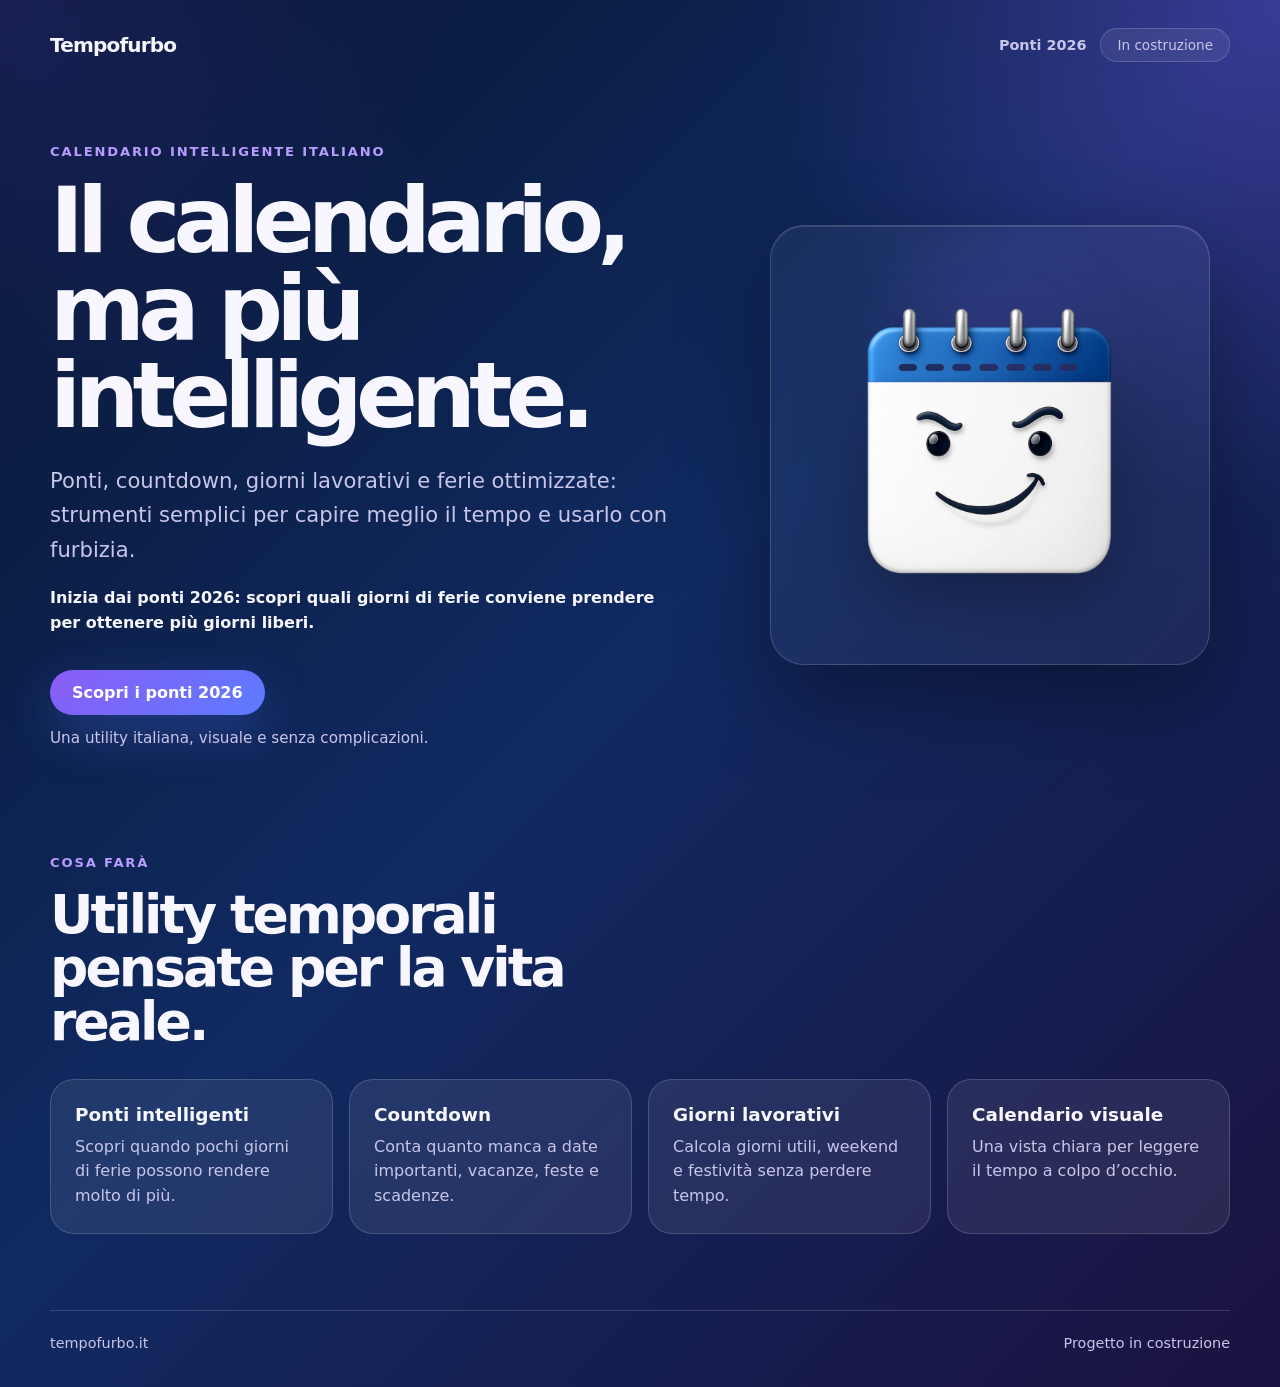
==== commit fa7379ad: "Add files via upload v1.0" ====
--- a/index.html
+++ b/index.html
@@ -4,8 +4,16 @@
   <meta charset="UTF-8" />
   <meta name="viewport" content="width=device-width, initial-scale=1.0" />
 
-  <title>Tempofurbo - Il calendario, ma più intelligente</title>
-  <meta name="description" content="Tempofurbo è il calendario intelligente italiano per ponti, countdown, giorni lavorativi, ferie ottimizzate e utility temporali." />
+  <title>Tempofurbo | Ponti, ferie, countdown e calendario intelligente</title>
+  <meta name="description" content="Scopri ponti, ferie ottimizzate, countdown, festività e giorni lavorativi con il calendario intelligente italiano." />
+  <meta name="robots" content="index, follow" />
+  <link rel="canonical" href="https://tempofurbo.it/" />
+
+  <meta property="og:title" content="Tempofurbo | Ponti, ferie e calendario intelligente" />
+  <meta property="og:description" content="Scopri ponti, countdown, ferie ottimizzate e giorni lavorativi con una utility italiana visuale e semplice." />
+  <meta property="og:image" content="https://tempofurbo.it/tempofurbo-og.png" />
+  <meta property="og:url" content="https://tempofurbo.it/" />
+  <meta property="og:type" content="website" />
 
   <link rel="icon" href="favicon.svg" type="image/svg+xml" />
   <link rel="stylesheet" href="style.css" />
@@ -13,12 +21,14 @@
 
 <body>
   <main class="page">
+
     <section class="hero">
       <header class="header">
         <a href="index.html" class="logo">Tempofurbo</a>
+
         <nav class="nav" aria-label="Navigazione principale">
-          <a href="ponti.html">Ponti</a>
-          <a href="#utility">Utility</a>
+          <a href="ponti.html">Ponti 2026</a>
+          <span class="status">In costruzione</span>
         </nav>
       </header>
 
@@ -33,52 +43,56 @@
             strumenti semplici per capire meglio il tempo e usarlo con furbizia.
           </p>
 
+          <p class="seo-line">
+            Inizia dai ponti 2026: scopri quali giorni di ferie conviene prendere
+            per ottenere più giorni liberi.
+          </p>
+
           <div class="hero-actions">
-            <a class="cta" href="ponti.html">Scopri i ponti migliori</a>
-            <p class="microcopy">La prima utility è online: ponti e ferie consigliate per il 2026.</p>
+            <a href="ponti.html" class="cta">Scopri i ponti 2026</a>
+            <p class="microcopy">Una utility italiana, visuale e senza complicazioni.</p>
           </div>
         </div>
 
         <div class="hero-visual">
           <div class="image-card">
             <img 
-              src="img/hero-tempofurbo.png" 
-              alt="Mascotte calendario intelligente di Tempofurbo" 
+              src="tempofurbo-mascotte-calendario.webp" 
+              alt="Mascotte calendario Tempofurbo per ponti e ferie intelligenti" 
               class="hero-image"
+              width="720"
+              height="720"
             />
           </div>
         </div>
       </div>
     </section>
 
-    <section class="features" id="utility" aria-labelledby="features-title">
+    <section class="features" aria-labelledby="features-title">
       <div class="section-heading">
         <p class="eyebrow">Cosa farà</p>
         <h2 id="features-title">Utility temporali pensate per la vita reale.</h2>
       </div>
 
       <div class="feature-grid">
-        <article class="feature-card feature-card-active">
-          <span class="feature-tag">Online</span>
-          <h3>Ponti intelligenti</h3>
-          <p>Scopri quando pochi giorni di ferie possono rendere molto di più.</p>
-          <a href="ponti.html">Apri il calendario</a>
+        <article class="feature-card feature-card-link">
+          <a href="ponti.html">
+            <h3>Ponti intelligenti</h3>
+            <p>Scopri quando pochi giorni di ferie possono rendere molto di più.</p>
+          </a>
         </article>
 
         <article class="feature-card">
-          <span class="feature-tag muted">In arrivo</span>
           <h3>Countdown</h3>
           <p>Conta quanto manca a date importanti, vacanze, feste e scadenze.</p>
         </article>
 
         <article class="feature-card">
-          <span class="feature-tag muted">In arrivo</span>
           <h3>Giorni lavorativi</h3>
           <p>Calcola giorni utili, weekend e festività senza perdere tempo.</p>
         </article>
 
         <article class="feature-card">
-          <span class="feature-tag muted">In arrivo</span>
           <h3>Calendario visuale</h3>
           <p>Una vista chiara per leggere il tempo a colpo d’occhio.</p>
         </article>
@@ -87,8 +101,9 @@
 
     <footer class="footer">
       <p>tempofurbo.it</p>
-      <p>Utility italiane sul tempo, senza complicazioni</p>
+      <p>Progetto in costruzione</p>
     </footer>
+
   </main>
 </body>
 </html>
--- a/style.css
+++ b/style.css
@@ -7,22 +7,22 @@
 :root {
   --blue-deep: #07152f;
   --blue: #102a62;
-  --blue-bright: #4f7cff;
+  --blue-selected: #3b82f6;
   --indigo: #4236a4;
   --violet: #8b5cf6;
   --violet-soft: #b99cff;
-  --green: #42d184;
-  --green-soft: rgba(66, 209, 132, 0.18);
-  --yellow: #ffd166;
-  --yellow-soft: rgba(255, 209, 102, 0.18);
-  --red: #ff6b6b;
-  --red-soft: rgba(255, 107, 107, 0.18);
+  --green: #22c55e;
+  --green-soft: rgba(34, 197, 94, 0.20);
+  --yellow: #facc15;
+  --yellow-soft: rgba(250, 204, 21, 0.18);
+  --red: #fb7185;
+  --red-soft: rgba(251, 113, 133, 0.18);
   --text-main: #f8f7ff;
   --text-muted: #c9c5e8;
-  --text-dark: #101827;
   --card-bg: rgba(255, 255, 255, 0.08);
   --card-bg-strong: rgba(255, 255, 255, 0.12);
   --card-border: rgba(255, 255, 255, 0.16);
+  --card-border-strong: rgba(255, 255, 255, 0.28);
 }
 
 body {
@@ -35,6 +35,10 @@
   min-height: 100vh;
 }
 
+a {
+  color: inherit;
+}
+
 .page {
   width: min(1180px, calc(100% - 32px));
   margin: 0 auto;
@@ -64,10 +68,20 @@
 .nav {
   display: flex;
   align-items: center;
-  gap: 10px;
-}
-
-.nav a,
+  gap: 14px;
+}
+
+.nav a {
+  color: var(--text-muted);
+  text-decoration: none;
+  font-weight: 700;
+  font-size: 0.9rem;
+}
+
+.nav a:hover {
+  color: var(--text-main);
+}
+
 .status {
   border: 1px solid var(--card-border);
   background: rgba(255, 255, 255, 0.07);
@@ -75,18 +89,9 @@
   padding: 8px 16px;
   border-radius: 999px;
   font-size: 0.85rem;
-  text-decoration: none;
-}
-
-.nav a:hover,
-.nav a[aria-current="page"] {
-  color: white;
-  border-color: rgba(255, 255, 255, 0.32);
-  background: rgba(255, 255, 255, 0.13);
-}
-
-.hero-grid,
-.tool-hero-grid {
+}
+
+.hero-grid {
   display: grid;
   gap: 52px;
   align-items: center;
@@ -114,6 +119,14 @@
   font-size: clamp(1.05rem, 2vw, 1.32rem);
   line-height: 1.65;
   max-width: 720px;
+}
+
+.seo-line {
+  margin-top: 18px;
+  color: var(--text-main);
+  font-weight: 650;
+  line-height: 1.55;
+  max-width: 640px;
 }
 
 .hero-actions {
@@ -174,11 +187,11 @@
 }
 
 .section-heading {
-  max-width: 700px;
+  max-width: 660px;
   margin-bottom: 30px;
 }
 
-.section-heading.compact {
+.compact-heading {
   margin-bottom: 18px;
 }
 
@@ -193,57 +206,36 @@
   gap: 16px;
 }
 
-.feature-card,
-.summary-card,
-.month-card,
-.tool-panel,
-.mascot-tip {
+.feature-card {
   border: 1px solid var(--card-border);
   background: var(--card-bg);
   border-radius: 24px;
-}
-
-.feature-card {
   padding: 24px;
 }
 
-.feature-card-active {
-  background:
-    linear-gradient(135deg, rgba(66, 209, 132, 0.13), rgba(91, 124, 255, 0.13)),
-    var(--card-bg);
+.feature-card-link {
+  transition: transform 160ms ease, border-color 160ms ease, background 160ms ease;
+}
+
+.feature-card-link:hover {
+  transform: translateY(-3px);
+  border-color: var(--card-border-strong);
+  background: var(--card-bg-strong);
+}
+
+.feature-card a {
+  display: block;
+  text-decoration: none;
 }
 
 .feature-card h3 {
   font-size: 1.15rem;
-  margin: 10px 0;
+  margin-bottom: 10px;
 }
 
 .feature-card p {
   color: var(--text-muted);
   line-height: 1.55;
-}
-
-.feature-card a {
-  display: inline-block;
-  color: white;
-  margin-top: 16px;
-  font-weight: 750;
-}
-
-.feature-tag {
-  display: inline-flex;
-  width: fit-content;
-  padding: 5px 10px;
-  border-radius: 999px;
-  background: var(--green-soft);
-  color: #b9ffd9;
-  font-size: 0.78rem;
-  font-weight: 800;
-}
-
-.feature-tag.muted {
-  background: rgba(255,255,255,0.08);
-  color: var(--text-muted);
 }
 
 .footer {
@@ -256,93 +248,142 @@
   font-size: 0.9rem;
 }
 
-/* Pagina ponti */
+.footer a {
+  color: var(--text-muted);
+  text-decoration: none;
+}
+
+.footer a:hover {
+  color: var(--text-main);
+}
+
+/* Pagina Ponti */
+
 .tool-hero {
-  padding: 28px 0 32px;
+  padding: 28px 0 36px;
+}
+
+.tool-hero .header {
+  margin-bottom: 56px;
+}
+
+.tool-hero-grid {
+  display: grid;
+  gap: 30px;
+  align-items: center;
 }
 
 .tool-hero h1 {
-  font-size: clamp(2.7rem, 7vw, 5.05rem);
-}
-
-.mascot-tip {
+  font-size: clamp(2.55rem, 6vw, 4.9rem);
+}
+
+.mini-mascot-card {
+  justify-self: center;
+  width: min(100%, 260px);
+  aspect-ratio: 1 / 1;
+  border-radius: 30px;
+  border: 1px solid var(--card-border);
+  background: rgba(255, 255, 255, 0.06);
+  display: flex;
+  align-items: center;
+  justify-content: center;
   padding: 22px;
-  display: flex;
-  gap: 16px;
-  align-items: center;
+  box-shadow: 0 24px 70px rgba(0, 0, 0, 0.26);
+}
+
+.mini-mascot-card img {
+  width: 100%;
+  height: auto;
+  display: block;
+  filter: drop-shadow(0 18px 24px rgba(0, 0, 0, 0.25));
+}
+
+.tool-panel,
+.content-note {
+  border: 1px solid var(--card-border);
+  background: var(--card-bg);
+  border-radius: 28px;
+  padding: 22px;
+  margin: 18px 0;
+}
+
+.tool-panel {
+  display: grid;
+  gap: 18px;
+}
+
+.tool-panel h2,
+.content-note h2 {
+  font-size: clamp(1.35rem, 3vw, 2rem);
+  letter-spacing: -0.04em;
+  margin-bottom: 8px;
+}
+
+.tool-panel p,
+.content-note p {
+  color: var(--text-muted);
+  line-height: 1.55;
+}
+
+.controls {
+  display: flex;
+  flex-wrap: wrap;
+  gap: 14px;
+  align-items: center;
+}
+
+.controls label {
+  color: var(--text-main);
+  font-weight: 750;
+  display: flex;
+  gap: 8px;
+  align-items: center;
+}
+
+select {
+  appearance: none;
+  border: 1px solid var(--card-border);
+  border-radius: 999px;
+  padding: 10px 38px 10px 14px;
+  color: var(--text-main);
   background:
-    radial-gradient(circle at top left, rgba(255, 209, 102, 0.14), transparent 55%),
-    var(--card-bg);
-}
-
-.mascot-tip img {
-  width: 92px;
-  height: 92px;
-  object-fit: contain;
-  flex: 0 0 auto;
-}
-
-.mascot-tip strong {
-  display: block;
-  margin-bottom: 6px;
-}
-
-.mascot-tip p {
-  color: var(--text-muted);
-  line-height: 1.5;
-}
-
-.tool-panel {
-  padding: 18px;
-  display: flex;
-  flex-direction: column;
-  gap: 18px;
-  margin: 26px 0 38px;
-}
-
-.controls,
-.legend {
-  display: flex;
-  flex-wrap: wrap;
-  gap: 12px;
-  align-items: center;
-}
-
-.control-group,
-.checkbox-card {
-  display: inline-flex;
-  align-items: center;
-  gap: 10px;
-  border: 1px solid var(--card-border);
-  background: rgba(255,255,255,0.06);
+    linear-gradient(45deg, transparent 50%, var(--text-muted) 50%) right 16px center / 7px 7px no-repeat,
+    rgba(255, 255, 255, 0.08);
+  font: inherit;
+  font-weight: 700;
+}
+
+.checkbox-control {
+  border: 1px solid var(--card-border);
   border-radius: 999px;
   padding: 10px 14px;
-  color: var(--text-muted);
-  font-size: 0.95rem;
-}
-
-select {
-  border: 0;
+  background: rgba(255, 255, 255, 0.06);
+  cursor: pointer;
+}
+
+.checkbox-control input {
+  width: 18px;
+  height: 18px;
+  accent-color: var(--blue-selected);
+}
+
+.legend {
+  display: flex;
+  flex-wrap: wrap;
+  gap: 10px;
+  margin: 20px 0 30px;
+}
+
+.legend div {
+  display: flex;
+  align-items: center;
+  gap: 8px;
+  color: var(--text-muted);
+  border: 1px solid var(--card-border);
+  background: rgba(255, 255, 255, 0.06);
   border-radius: 999px;
   padding: 8px 12px;
-  background: rgba(255,255,255,0.92);
-  color: var(--text-dark);
-  font-weight: 750;
-}
-
-.checkbox-card input {
-  accent-color: var(--blue-bright);
-}
-
-.legend {
-  color: var(--text-muted);
   font-size: 0.9rem;
-}
-
-.legend span {
-  display: inline-flex;
-  align-items: center;
-  gap: 7px;
 }
 
 .legend-dot {
@@ -350,18 +391,31 @@
   height: 13px;
   border-radius: 999px;
   display: inline-block;
-  border: 1px solid rgba(255,255,255,0.45);
-}
-
-.legend-dot.holiday { background: var(--red); }
-.legend-dot.weekend { background: rgba(255,255,255,0.22); }
-.legend-dot.recommended { background: var(--green); }
-.legend-dot.selected { background: var(--blue-bright); }
-.legend-dot.top { background: var(--yellow); }
-
-.summary-section,
+}
+
+.legend-holiday {
+  background: var(--red);
+}
+
+.legend-weekend {
+  background: rgba(255, 255, 255, 0.28);
+}
+
+.legend-recommended {
+  background: var(--green);
+}
+
+.legend-selected {
+  background: var(--blue-selected);
+}
+
+.legend-best {
+  background: var(--yellow);
+}
+
+.best-bridges,
 .calendar-section {
-  padding: 20px 0 46px;
+  padding: 20px 0 34px;
 }
 
 .bridge-summary {
@@ -369,118 +423,143 @@
   gap: 14px;
 }
 
-.summary-card {
+.bridge-card {
+  border: 1px solid var(--card-border);
+  background:
+    linear-gradient(135deg, rgba(250, 204, 21, 0.10), transparent 45%),
+    var(--card-bg);
+  border-radius: 24px;
   padding: 20px;
-  display: grid;
-  gap: 10px;
-  background:
-    linear-gradient(135deg, rgba(255, 209, 102, 0.08), transparent),
-    var(--card-bg);
-}
-
-.summary-card.top {
-  border-color: rgba(255, 209, 102, 0.55);
-  box-shadow: 0 0 34px rgba(255, 209, 102, 0.11);
-}
-
-.summary-card h3 {
+}
+
+.bridge-card h3 {
   font-size: 1.08rem;
-}
-
-.summary-card p {
+  margin-bottom: 8px;
+}
+
+.bridge-card p {
   color: var(--text-muted);
   line-height: 1.5;
 }
 
-.summary-meta {
+.bridge-meta {
   display: flex;
   flex-wrap: wrap;
   gap: 8px;
-}
-
-.pill {
-  width: fit-content;
+  margin-top: 14px;
+}
+
+.badge {
+  display: inline-flex;
+  align-items: center;
+  min-height: 28px;
   border-radius: 999px;
-  padding: 6px 10px;
-  background: rgba(255,255,255,0.08);
-  color: var(--text-muted);
+  padding: 5px 10px;
   font-size: 0.82rem;
-  font-weight: 750;
-}
-
-.pill.green {
-  background: var(--green-soft);
-  color: #b9ffd9;
-}
-
-.pill.yellow {
-  background: var(--yellow-soft);
-  color: #ffe8a6;
+  font-weight: 800;
+}
+
+.badge-green {
+  color: #dcfce7;
+  background: rgba(34, 197, 94, 0.18);
+  border: 1px solid rgba(34, 197, 94, 0.38);
+}
+
+.badge-yellow {
+  color: #fef9c3;
+  background: rgba(250, 204, 21, 0.16);
+  border: 1px solid rgba(250, 204, 21, 0.38);
+}
+
+.badge-blue {
+  color: #dbeafe;
+  background: rgba(59, 130, 246, 0.18);
+  border: 1px solid rgba(59, 130, 246, 0.38);
+}
+
+.empty-state {
+  color: var(--text-muted);
+  border: 1px dashed var(--card-border);
+  border-radius: 22px;
+  padding: 20px;
+  line-height: 1.5;
 }
 
 .calendar-grid {
   display: grid;
-  gap: 16px;
+  gap: 18px;
 }
 
 .month-card {
+  border: 1px solid var(--card-border);
+  background: var(--card-bg);
+  border-radius: 24px;
   padding: 16px;
+  min-width: 0;
   position: relative;
   overflow: hidden;
 }
 
-.month-card.has-top-bridge {
-  border-color: rgba(255, 209, 102, 0.44);
+.month-card.has-best-bridge {
+  border-color: rgba(250, 204, 21, 0.58);
   box-shadow:
-    0 0 32px rgba(255, 209, 102, 0.09),
-    inset 0 1px 0 rgba(255,255,255,0.08);
-}
-
-.month-head {
+    0 0 0 1px rgba(250, 204, 21, 0.12),
+    0 0 34px rgba(250, 204, 21, 0.12);
+}
+
+.month-header {
   display: flex;
   justify-content: space-between;
-  align-items: flex-start;
+  align-items: start;
   gap: 12px;
-  margin-bottom: 12px;
-}
-
-.month-head h3 {
+  margin-bottom: 14px;
+}
+
+.month-header h3 {
   font-size: 1.1rem;
-  letter-spacing: -0.025em;
-}
-
-.month-badge {
+  letter-spacing: -0.03em;
+}
+
+.month-tag {
+  color: #fef9c3;
+  background: rgba(250, 204, 21, 0.14);
+  border: 1px solid rgba(250, 204, 21, 0.34);
   border-radius: 999px;
   padding: 5px 9px;
-  font-size: 0.72rem;
+  font-size: 0.75rem;
   font-weight: 850;
-  background: var(--yellow-soft);
-  color: #ffe8a6;
   white-space: nowrap;
 }
 
 .weekdays,
-.days {
+.days-grid {
   display: grid;
   grid-template-columns: repeat(7, 1fr);
   gap: 6px;
 }
 
 .weekdays {
-  color: var(--text-muted);
-  font-size: 0.72rem;
+  margin-bottom: 8px;
+}
+
+.weekdays span {
+  color: var(--text-muted);
+  font-size: 0.75rem;
+  text-align: center;
   font-weight: 800;
-  text-align: center;
-  margin-bottom: 8px;
 }
 
 .day {
   min-height: 38px;
-  border: 1px solid rgba(255,255,255,0.08);
-  background: rgba(255,255,255,0.045);
-  color: var(--text-main);
   border-radius: 12px;
-  font-size: 0.86rem;
+  border: 1px solid transparent;
+  color: var(--text-main);
+  background: rgba(255, 255, 255, 0.045);
+  display: flex;
+  align-items: center;
+  justify-content: center;
+  font-weight: 760;
+  font-size: 0.9rem;
   cursor: pointer;
   position: relative;
 }
@@ -490,64 +569,73 @@
   pointer-events: none;
 }
 
-.day:hover {
-  border-color: rgba(255,255,255,0.32);
-}
-
 .day.weekend {
-  background: rgba(255,255,255,0.12);
-  color: rgba(248,247,255,0.82);
+  color: rgba(248, 247, 255, 0.72);
+  background: rgba(255, 255, 255, 0.085);
 }
 
 .day.holiday {
   background: var(--red-soft);
-  border-color: rgba(255, 107, 107, 0.48);
-  color: #ffd1d1;
-  font-weight: 850;
+  border-color: rgba(251, 113, 133, 0.46);
+  color: #ffe4e9;
 }
 
 .day.recommended {
   background: var(--green-soft);
-  border-color: rgba(66, 209, 132, 0.55);
-  color: #c9ffe2;
-  font-weight: 850;
-}
-
-.day.top-day {
-  box-shadow: 0 0 0 2px rgba(255, 209, 102, 0.28), 0 0 22px rgba(255, 209, 102, 0.18);
+  border-color: rgba(34, 197, 94, 0.58);
+  color: #dcfce7;
+  box-shadow: inset 0 0 0 1px rgba(34, 197, 94, 0.10);
+}
+
+.day.best {
+  box-shadow:
+    inset 0 0 0 1px rgba(250, 204, 21, 0.42),
+    0 0 18px rgba(250, 204, 21, 0.13);
 }
 
 .day.selected {
-  background: rgba(79, 124, 255, 0.35);
-  border-color: rgba(122, 158, 255, 0.86);
+  background: rgba(59, 130, 246, 0.35);
+  border-color: rgba(147, 197, 253, 0.85);
   color: white;
-  font-weight: 900;
-}
-
-.day small {
-  display: none;
-}
-
-.calendar-note {
-  color: var(--text-muted);
+}
+
+.day.past {
+  opacity: 0.58;
+}
+
+.day:hover {
+  border-color: rgba(255, 255, 255, 0.38);
+}
+
+.day-info {
   margin-top: 12px;
-  font-size: 0.86rem;
-  line-height: 1.45;
-}
-
-@media (min-width: 680px) {
-  .bridge-summary {
-    grid-template-columns: repeat(3, 1fr);
-  }
-
+  color: var(--text-muted);
+  font-size: 0.9rem;
+  min-height: 1.35em;
+  line-height: 1.4;
+}
+
+.day-info strong {
+  color: var(--text-main);
+}
+
+@media (min-width: 760px) {
   .calendar-grid {
     grid-template-columns: repeat(2, 1fr);
   }
-}
-
-@media (min-width: 860px) {
-  .hero-grid,
-  .tool-hero-grid {
+
+  .bridge-summary {
+    grid-template-columns: repeat(2, 1fr);
+  }
+
+  .tool-panel {
+    grid-template-columns: 1fr auto;
+    align-items: center;
+  }
+}
+
+@media (min-width: 1040px) {
+  .hero-grid {
     grid-template-columns: 1.15fr 0.85fr;
   }
 
@@ -560,14 +648,10 @@
     justify-content: space-between;
   }
 
-  .tool-panel {
-    flex-direction: row;
-    justify-content: space-between;
-    align-items: center;
-  }
-}
-
-@media (min-width: 1080px) {
+  .tool-hero-grid {
+    grid-template-columns: 1fr 280px;
+  }
+
   .calendar-grid {
     grid-template-columns: repeat(3, 1fr);
   }
@@ -590,18 +674,9 @@
   .hero-image {
     max-width: 290px;
   }
-
-  .mascot-tip {
-    align-items: flex-start;
-  }
-
-  .mascot-tip img {
-    width: 70px;
-    height: 70px;
-  }
-}
-
-@media (max-width: 520px) {
+}
+
+@media (max-width: 560px) {
   .page {
     width: min(100% - 22px, 1180px);
   }
@@ -609,19 +684,21 @@
   .header {
     align-items: flex-start;
     flex-direction: column;
+    gap: 14px;
   }
 
   .nav {
     width: 100%;
-  }
-
-  .nav a {
-    flex: 1;
-    text-align: center;
+    justify-content: space-between;
   }
 
   .day {
     min-height: 34px;
     border-radius: 10px;
-  }
-}
+    font-size: 0.82rem;
+  }
+
+  .month-card {
+    padding: 13px;
+  }
+}
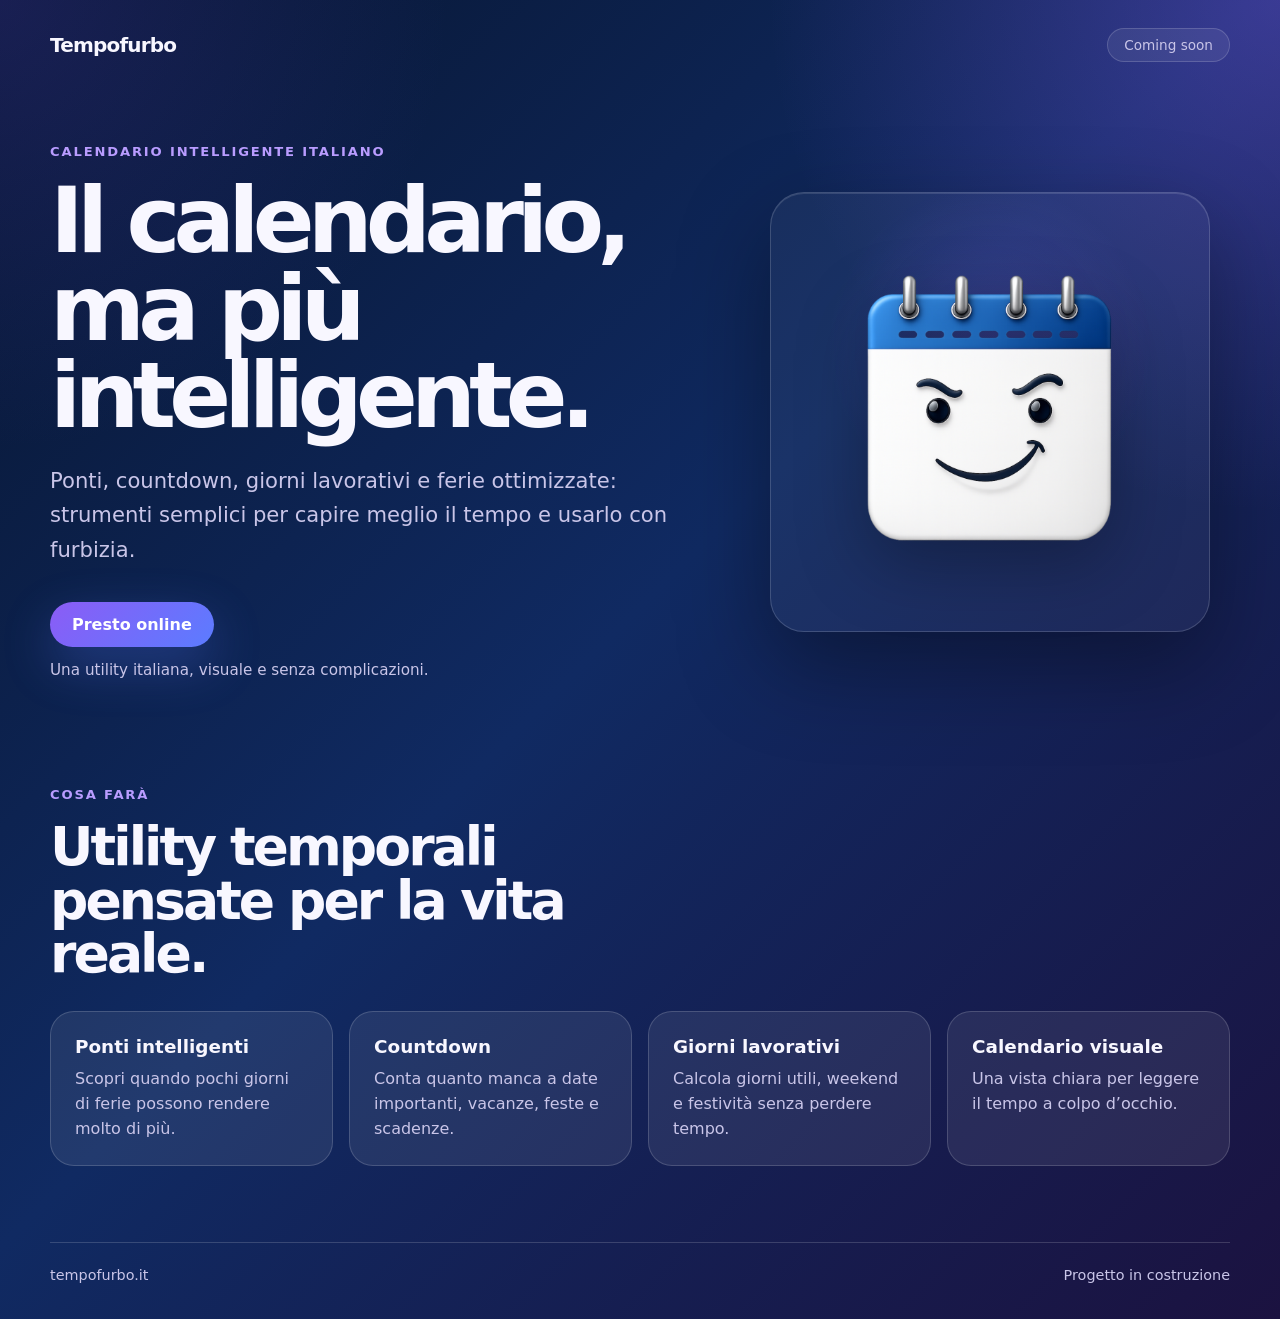
==== commit 8e47236a: "Add files via upload" ====
--- a/index.html
+++ b/index.html
@@ -1,109 +1,88 @@
-<!DOCTYPE html>
-<html lang="it">
-<head>
-  <meta charset="UTF-8" />
-  <meta name="viewport" content="width=device-width, initial-scale=1.0" />
-
-  <title>Tempofurbo | Ponti, ferie, countdown e calendario intelligente</title>
-  <meta name="description" content="Scopri ponti, ferie ottimizzate, countdown, festività e giorni lavorativi con il calendario intelligente italiano." />
-  <meta name="robots" content="index, follow" />
-  <link rel="canonical" href="https://tempofurbo.it/" />
-
-  <meta property="og:title" content="Tempofurbo | Ponti, ferie e calendario intelligente" />
-  <meta property="og:description" content="Scopri ponti, countdown, ferie ottimizzate e giorni lavorativi con una utility italiana visuale e semplice." />
-  <meta property="og:image" content="https://tempofurbo.it/tempofurbo-og.png" />
-  <meta property="og:url" content="https://tempofurbo.it/" />
-  <meta property="og:type" content="website" />
-
-  <link rel="icon" href="favicon.svg" type="image/svg+xml" />
-  <link rel="stylesheet" href="style.css" />
-</head>
-
-<body>
-  <main class="page">
-
-    <section class="hero">
-      <header class="header">
-        <a href="index.html" class="logo">Tempofurbo</a>
-
-        <nav class="nav" aria-label="Navigazione principale">
-          <a href="ponti.html">Ponti 2026</a>
-          <span class="status">In costruzione</span>
-        </nav>
-      </header>
-
-      <div class="hero-grid">
-        <div class="hero-content">
-          <p class="eyebrow">Calendario intelligente italiano</p>
-
-          <h1>Il calendario, ma più intelligente.</h1>
-
-          <p class="subtitle">
-            Ponti, countdown, giorni lavorativi e ferie ottimizzate:
-            strumenti semplici per capire meglio il tempo e usarlo con furbizia.
-          </p>
-
-          <p class="seo-line">
-            Inizia dai ponti 2026: scopri quali giorni di ferie conviene prendere
-            per ottenere più giorni liberi.
-          </p>
-
-          <div class="hero-actions">
-            <a href="ponti.html" class="cta">Scopri i ponti 2026</a>
-            <p class="microcopy">Una utility italiana, visuale e senza complicazioni.</p>
-          </div>
-        </div>
-
-        <div class="hero-visual">
-          <div class="image-card">
-            <img 
-              src="tempofurbo-mascotte-calendario.webp" 
-              alt="Mascotte calendario Tempofurbo per ponti e ferie intelligenti" 
-              class="hero-image"
-              width="720"
-              height="720"
-            />
-          </div>
-        </div>
-      </div>
-    </section>
-
-    <section class="features" aria-labelledby="features-title">
-      <div class="section-heading">
-        <p class="eyebrow">Cosa farà</p>
-        <h2 id="features-title">Utility temporali pensate per la vita reale.</h2>
-      </div>
-
-      <div class="feature-grid">
-        <article class="feature-card feature-card-link">
-          <a href="ponti.html">
-            <h3>Ponti intelligenti</h3>
-            <p>Scopri quando pochi giorni di ferie possono rendere molto di più.</p>
-          </a>
-        </article>
-
-        <article class="feature-card">
-          <h3>Countdown</h3>
-          <p>Conta quanto manca a date importanti, vacanze, feste e scadenze.</p>
-        </article>
-
-        <article class="feature-card">
-          <h3>Giorni lavorativi</h3>
-          <p>Calcola giorni utili, weekend e festività senza perdere tempo.</p>
-        </article>
-
-        <article class="feature-card">
-          <h3>Calendario visuale</h3>
-          <p>Una vista chiara per leggere il tempo a colpo d’occhio.</p>
-        </article>
-      </div>
-    </section>
-
-    <footer class="footer">
-      <p>tempofurbo.it</p>
-      <p>Progetto in costruzione</p>
-    </footer>
-
-  </main>
-</body>
-</html>
+<!DOCTYPE html>
+<html lang="it">
+<head>
+  <meta charset="UTF-8" />
+  <meta name="viewport" content="width=device-width, initial-scale=1.0" />
+
+  <title>Tempofurbo - Il calendario, ma più intelligente</title>
+  <meta name="description" content="Tempofurbo è il futuro calendario intelligente italiano per ponti, countdown, giorni lavorativi, ferie ottimizzate e utility temporali." />
+
+  <link rel="icon" href="favicon.svg" type="image/svg+xml" />
+  <link rel="stylesheet" href="style.css" />
+</head>
+
+<body>
+  <main class="page">
+
+    <section class="hero">
+      <header class="header">
+        <a href="#" class="logo">Tempofurbo</a>
+        <span class="status">Coming soon</span>
+      </header>
+
+      <div class="hero-grid">
+        <div class="hero-content">
+          <p class="eyebrow">Calendario intelligente italiano</p>
+
+          <h1>Il calendario, ma più intelligente.</h1>
+
+          <p class="subtitle">
+            Ponti, countdown, giorni lavorativi e ferie ottimizzate:
+            strumenti semplici per capire meglio il tempo e usarlo con furbizia.
+          </p>
+
+          <div class="hero-actions">
+            <span class="cta">Presto online</span>
+            <p class="microcopy">Una utility italiana, visuale e senza complicazioni.</p>
+          </div>
+        </div>
+
+        <div class="hero-visual">
+          <div class="image-card">
+            <img 
+              src="hero-tempofurbo.png" 
+              alt="Calendario intelligente stilizzato di Tempofurbo" 
+              class="hero-image"
+            />
+          </div>
+        </div>
+      </div>
+    </section>
+
+    <section class="features" aria-labelledby="features-title">
+      <div class="section-heading">
+        <p class="eyebrow">Cosa farà</p>
+        <h2 id="features-title">Utility temporali pensate per la vita reale.</h2>
+      </div>
+
+      <div class="feature-grid">
+        <article class="feature-card">
+          <h3>Ponti intelligenti</h3>
+          <p>Scopri quando pochi giorni di ferie possono rendere molto di più.</p>
+        </article>
+
+        <article class="feature-card">
+          <h3>Countdown</h3>
+          <p>Conta quanto manca a date importanti, vacanze, feste e scadenze.</p>
+        </article>
+
+        <article class="feature-card">
+          <h3>Giorni lavorativi</h3>
+          <p>Calcola giorni utili, weekend e festività senza perdere tempo.</p>
+        </article>
+
+        <article class="feature-card">
+          <h3>Calendario visuale</h3>
+          <p>Una vista chiara per leggere il tempo a colpo d’occhio.</p>
+        </article>
+      </div>
+    </section>
+
+    <footer class="footer">
+      <p>tempofurbo.it</p>
+      <p>Progetto in costruzione</p>
+    </footer>
+
+  </main>
+</body>
+</html>
